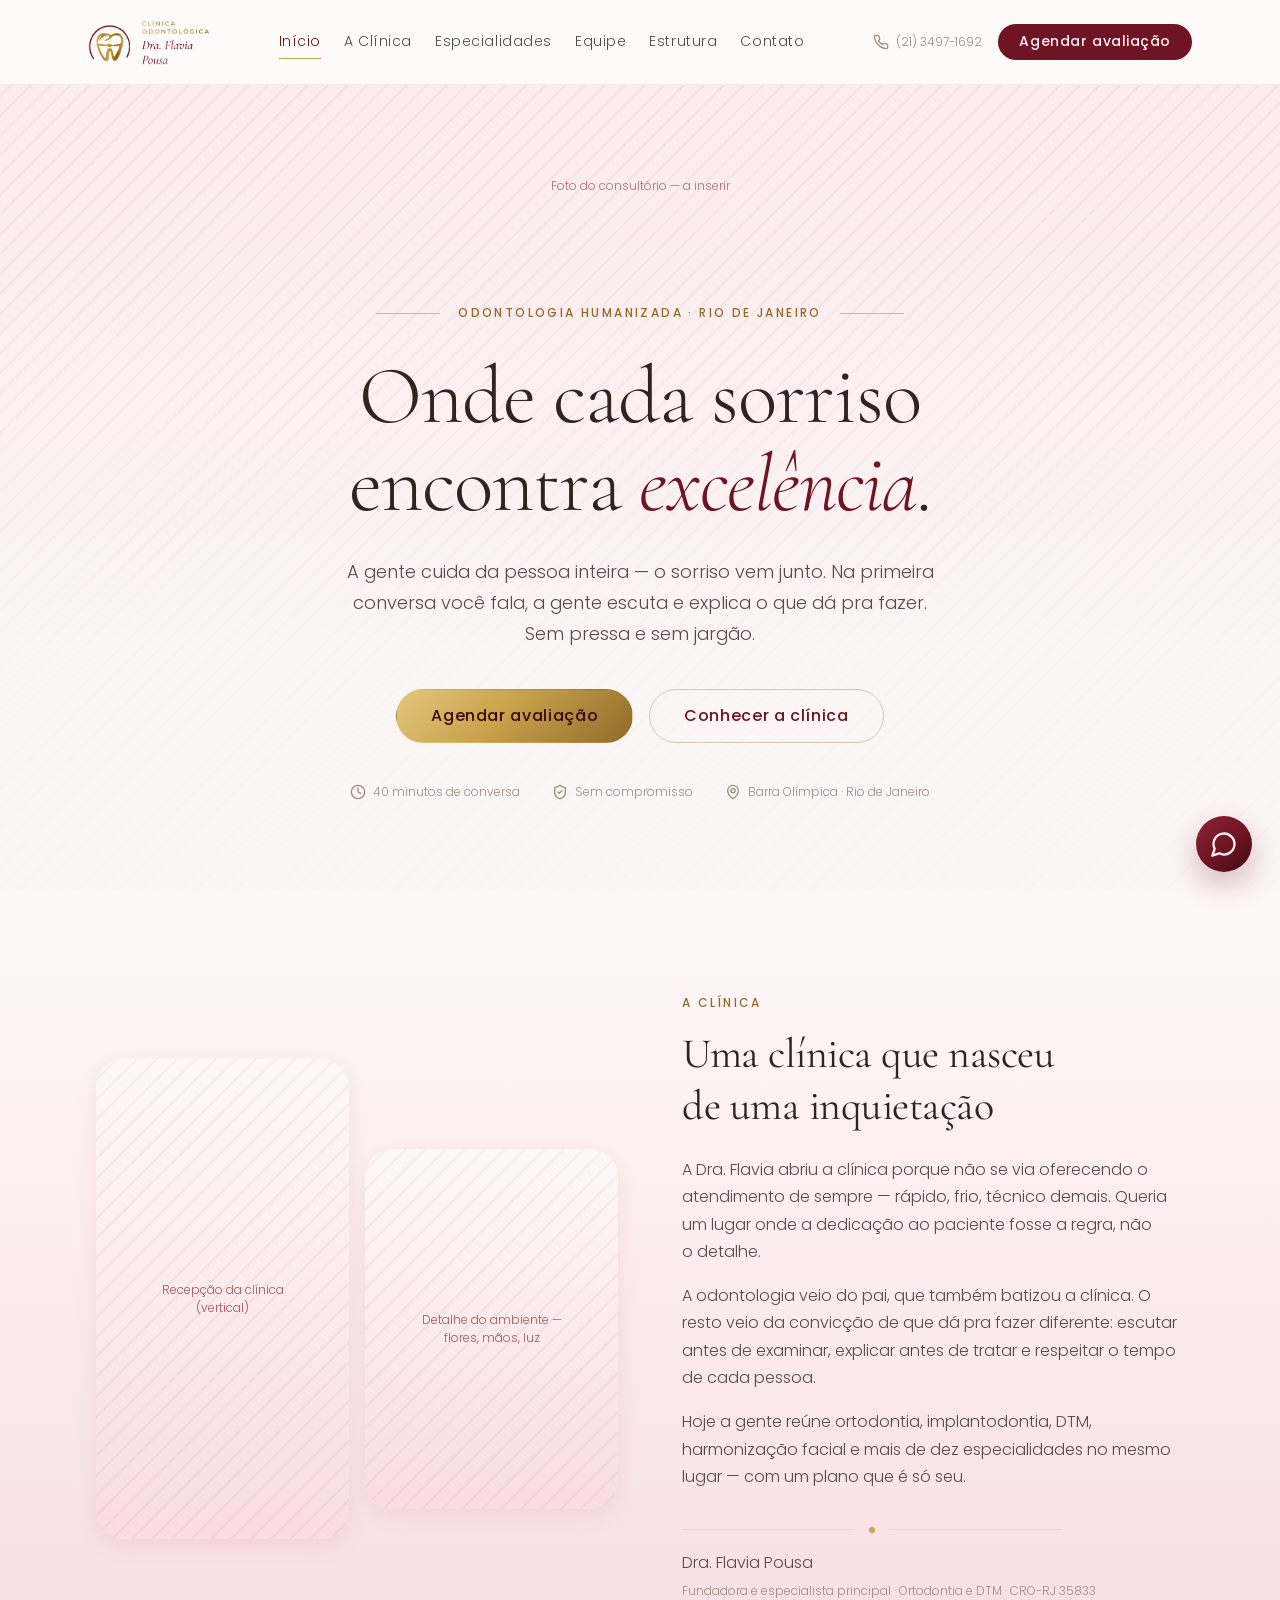
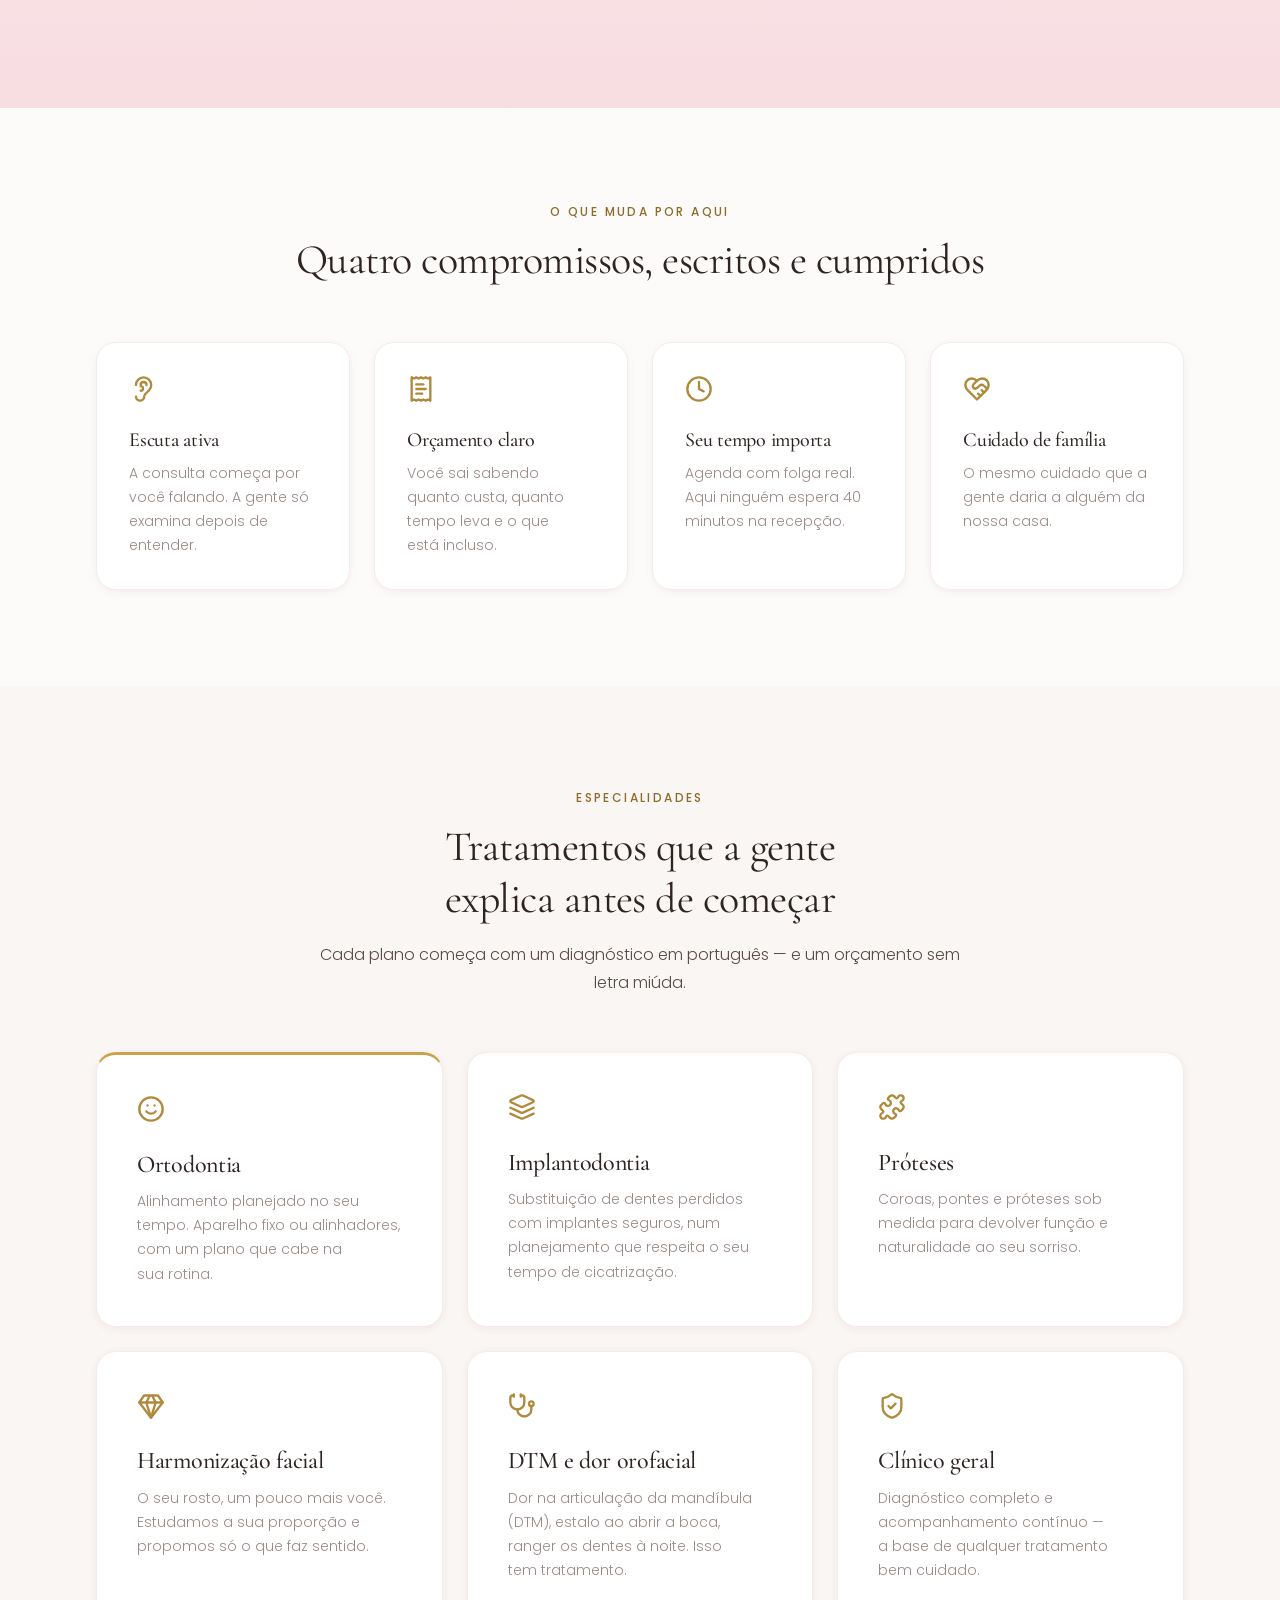
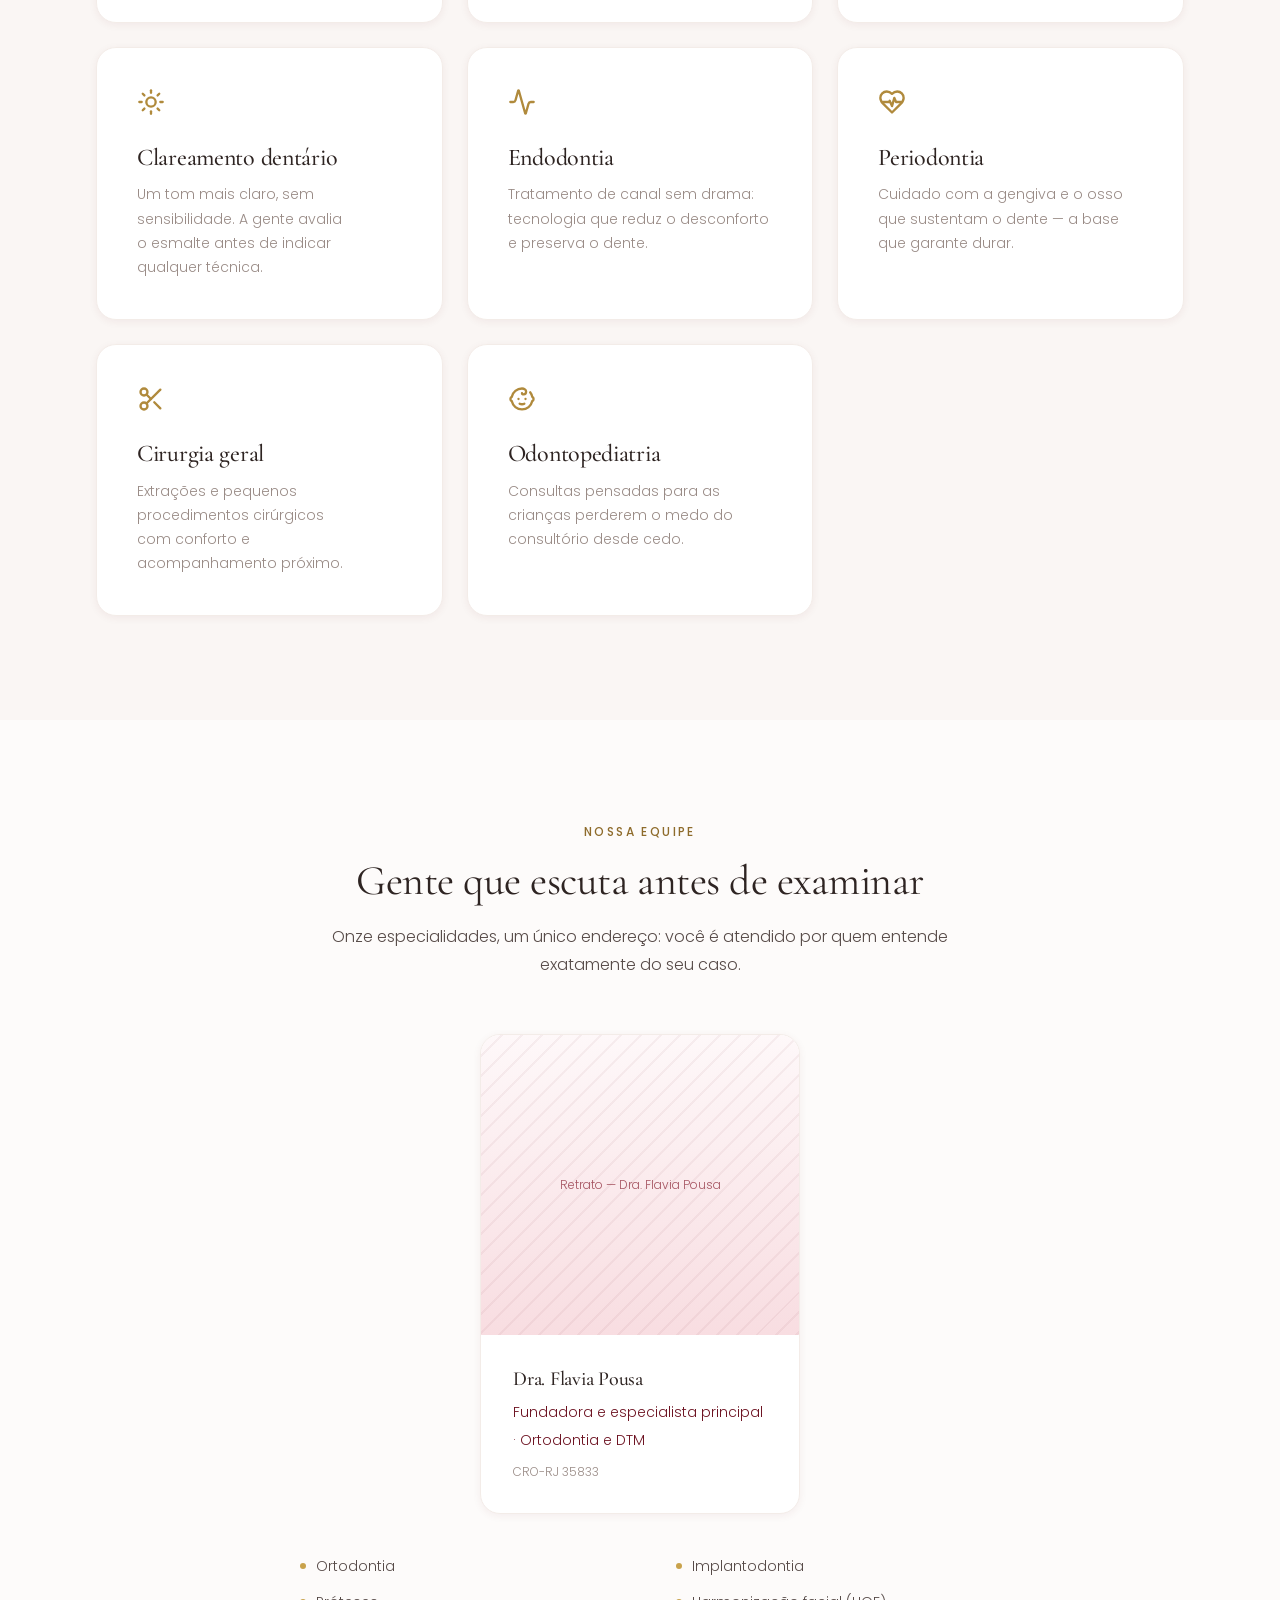
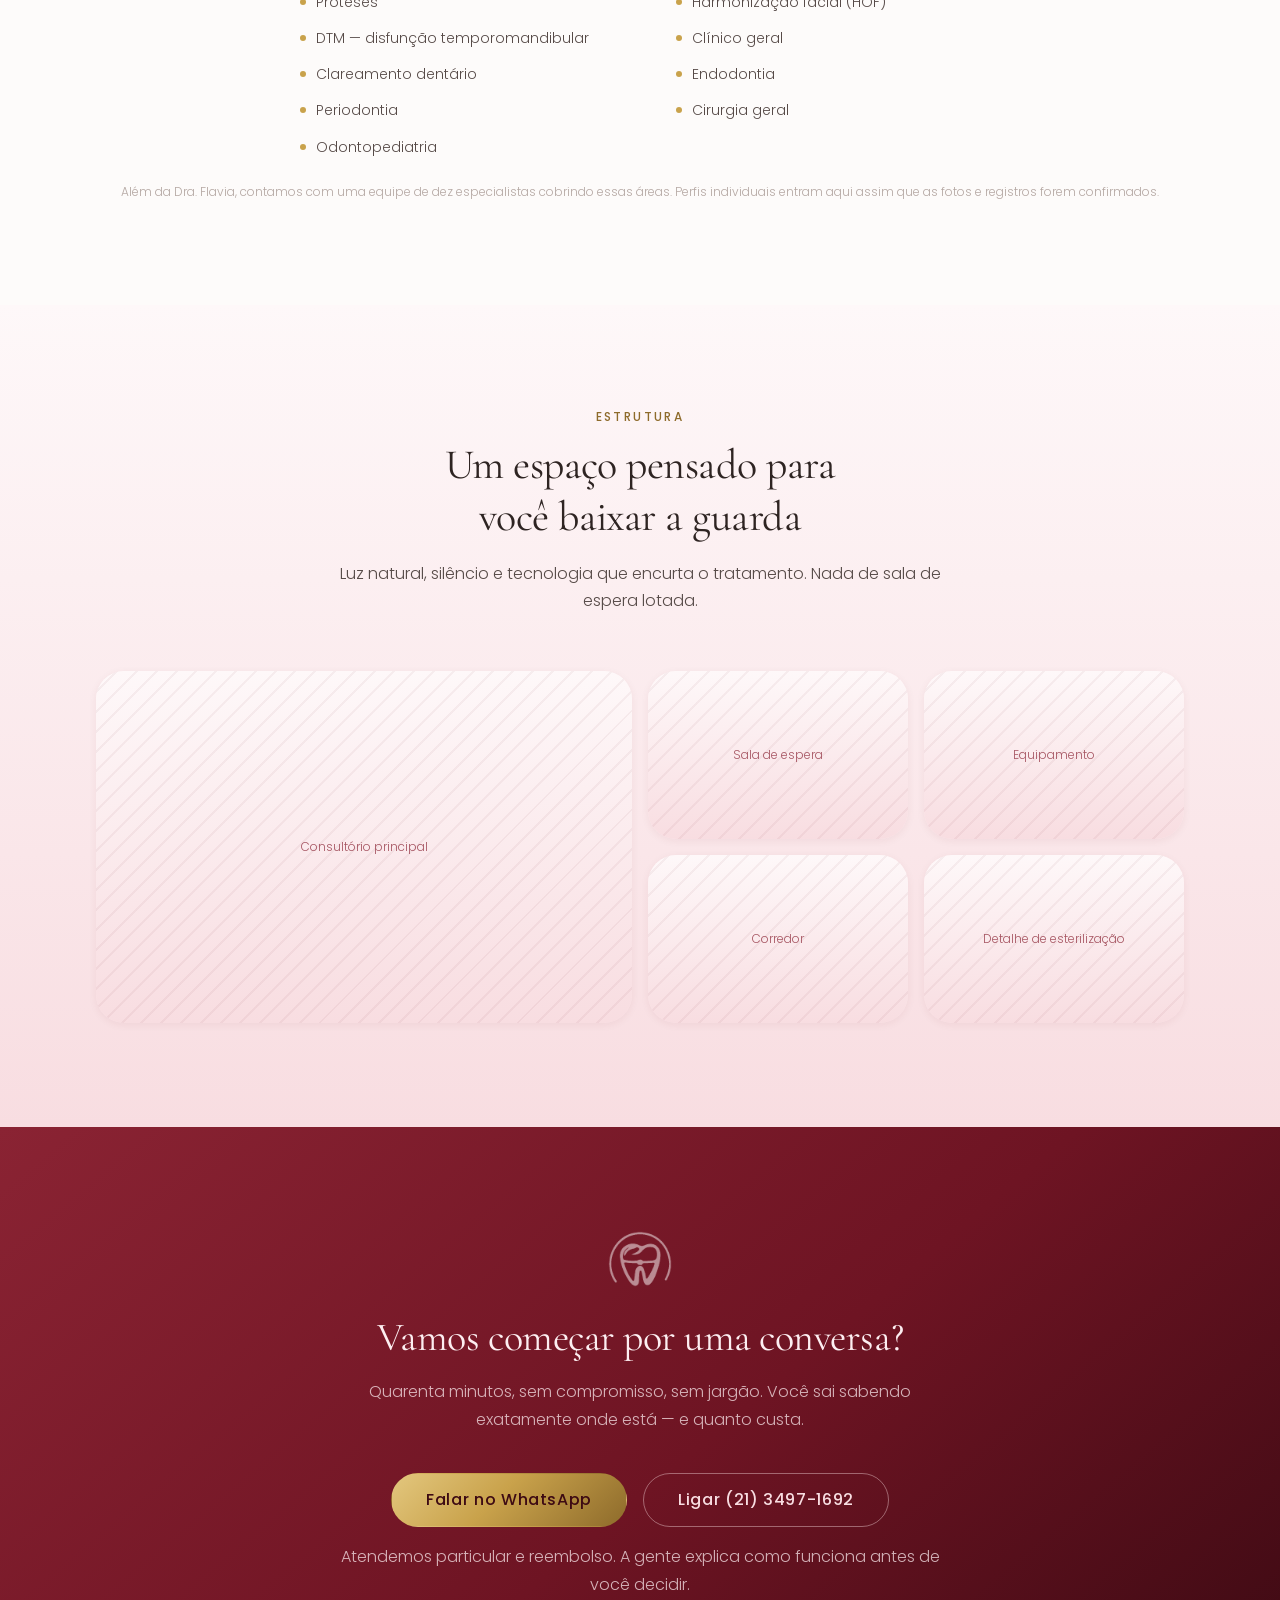
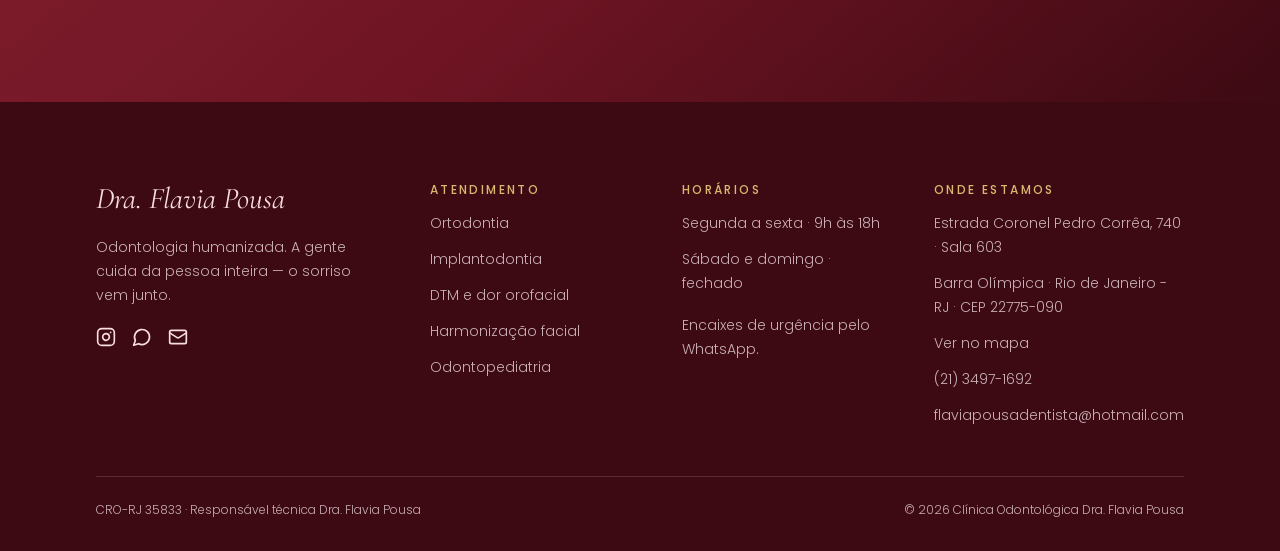
==== index.html @ 1db3f254 "Reconstrói o site como HTML/CSS/JS estático, pronto para deploy O export original (.dc.html) dependi" ====
<!DOCTYPE html>
<html lang="pt-BR">
<head>
<meta charset="UTF-8">
<meta name="viewport" content="width=device-width, initial-scale=1">
<title>Clínica Odontológica Dra. Flavia Pousa | Odontologia humanizada no Rio de Janeiro</title>
<meta name="description" content="Ortodontia, DTM, harmonização facial e mais de dez especialidades odontológicas na Barra Olímpica, Rio de Janeiro. Primeira conversa sem compromisso — a gente escuta e explica o que dá pra fazer.">
<link rel="canonical" href="https://www.draflaviapousa.com.br/">

<meta property="og:type" content="website">
<meta property="og:site_name" content="Clínica Odontológica Dra. Flavia Pousa">
<meta property="og:title" content="Clínica Odontológica Dra. Flavia Pousa">
<meta property="og:description" content="Odontologia humanizada na Barra Olímpica, Rio de Janeiro. Ortodontia, DTM, harmonização facial e cuidado odontológico completo.">
<meta property="og:image" content="https://www.draflaviapousa.com.br/assets/logo-horizontal.png">
<meta property="og:locale" content="pt_BR">
<meta name="twitter:card" content="summary">

<link rel="icon" type="image/png" href="assets/logo-symbol.png">
<link rel="apple-touch-icon" href="assets/logo-symbol.png">

<link rel="preconnect" href="https://fonts.googleapis.com">
<link rel="preconnect" href="https://fonts.gstatic.com" crossorigin>
<link rel="stylesheet" href="css/tokens.css">
<link rel="stylesheet" href="css/styles.css">

<script type="application/ld+json">
{
  "@context": "https://schema.org",
  "@type": "Dentist",
  "name": "Clínica Odontológica Dra. Flavia Pousa",
  "image": "https://www.draflaviapousa.com.br/assets/logo-horizontal.png",
  "telephone": "+552134971692",
  "email": "flaviapousadentista@hotmail.com",
  "address": {
    "@type": "PostalAddress",
    "streetAddress": "Estrada Coronel Pedro Corrêa, 740 - Sala 603, Barra Olímpica",
    "addressLocality": "Rio de Janeiro",
    "addressRegion": "RJ",
    "postalCode": "22775-090",
    "addressCountry": "BR"
  },
  "openingHoursSpecification": {
    "@type": "OpeningHoursSpecification",
    "dayOfWeek": ["Monday","Tuesday","Wednesday","Thursday","Friday"],
    "opens": "09:00",
    "closes": "18:00"
  },
  "sameAs": ["https://instagram.com/draflaviapousa"]
}
</script>
</head>
<body>

<!-- Sprite de ícones (Lucide, ISC License) — inline para funcionar em qualquer navegador sem requisição extra -->
<svg xmlns="http://www.w3.org/2000/svg" style="display:none">
<symbol id="icon-activity" viewBox="0 0 24 24" fill="none" stroke="currentColor" stroke-width="2" stroke-linecap="round" stroke-linejoin="round"><path d="M22 12h-2.48a2 2 0 0 0-1.93 1.46l-2.35 8.36a.25.25 0 0 1-.48 0L9.24 2.18a.25.25 0 0 0-.48 0l-2.35 8.36A2 2 0 0 1 4.49 12H2" /></symbol>
<symbol id="icon-baby" viewBox="0 0 24 24" fill="none" stroke="currentColor" stroke-width="2" stroke-linecap="round" stroke-linejoin="round"><path d="M9 12h.01" /><path d="M15 12h.01" /><path d="M10 16c.5.3 1.2.5 2 .5s1.5-.2 2-.5" /><path d="M19 6.3a9 9 0 0 1 1.8 3.9 2 2 0 0 1 0 3.6 9 9 0 0 1-17.6 0 2 2 0 0 1 0-3.6A9 9 0 0 1 12 3c2 0 3.5 1.1 3.5 2.5s-.9 2.5-2 2.5c-.8 0-1.5-.4-1.5-1" /></symbol>
<symbol id="icon-clock" viewBox="0 0 24 24" fill="none" stroke="currentColor" stroke-width="2" stroke-linecap="round" stroke-linejoin="round"><circle cx="12" cy="12" r="10" /><polyline points="12 6 12 12 16 14" /></symbol>
<symbol id="icon-ear" viewBox="0 0 24 24" fill="none" stroke="currentColor" stroke-width="2" stroke-linecap="round" stroke-linejoin="round"><path d="M6 8.5a6.5 6.5 0 1 1 13 0c0 6-6 6-6 10a3.5 3.5 0 1 1-7 0" /><path d="M15 8.5a2.5 2.5 0 0 0-5 0v1a2 2 0 1 1 0 4" /></symbol>
<symbol id="icon-gem" viewBox="0 0 24 24" fill="none" stroke="currentColor" stroke-width="2" stroke-linecap="round" stroke-linejoin="round"><path d="M6 3h12l4 6-10 13L2 9Z" /><path d="M11 3 8 9l4 13 4-13-3-6" /><path d="M2 9h20" /></symbol>
<symbol id="icon-heart-handshake" viewBox="0 0 24 24" fill="none" stroke="currentColor" stroke-width="2" stroke-linecap="round" stroke-linejoin="round"><path d="M19 14c1.49-1.46 3-3.21 3-5.5A5.5 5.5 0 0 0 16.5 3c-1.76 0-3 .5-4.5 2-1.5-1.5-2.74-2-4.5-2A5.5 5.5 0 0 0 2 8.5c0 2.3 1.5 4.05 3 5.5l7 7Z" /><path d="M12 5 9.04 7.96a2.17 2.17 0 0 0 0 3.08c.82.82 2.13.85 3 .07l2.07-1.9a2.82 2.82 0 0 1 3.79 0l2.96 2.66" /><path d="m18 15-2-2" /><path d="m15 18-2-2" /></symbol>
<symbol id="icon-heart-pulse" viewBox="0 0 24 24" fill="none" stroke="currentColor" stroke-width="2" stroke-linecap="round" stroke-linejoin="round"><path d="M19 14c1.49-1.46 3-3.21 3-5.5A5.5 5.5 0 0 0 16.5 3c-1.76 0-3 .5-4.5 2-1.5-1.5-2.74-2-4.5-2A5.5 5.5 0 0 0 2 8.5c0 2.3 1.5 4.05 3 5.5l7 7Z" /><path d="M3.22 12H9.5l.5-1 2 4.5 2-7 1.5 3.5h5.27" /></symbol>
<symbol id="icon-instagram" viewBox="0 0 24 24" fill="none" stroke="currentColor" stroke-width="2" stroke-linecap="round" stroke-linejoin="round"><rect width="20" height="20" x="2" y="2" rx="5" ry="5" /><path d="M16 11.37A4 4 0 1 1 12.63 8 4 4 0 0 1 16 11.37z" /><line x1="17.5" x2="17.51" y1="6.5" y2="6.5" /></symbol>
<symbol id="icon-layers" viewBox="0 0 24 24" fill="none" stroke="currentColor" stroke-width="2" stroke-linecap="round" stroke-linejoin="round"><path d="m12.83 2.18a2 2 0 0 0-1.66 0L2.6 6.08a1 1 0 0 0 0 1.83l8.58 3.91a2 2 0 0 0 1.66 0l8.58-3.9a1 1 0 0 0 0-1.83Z" /><path d="m22 17.65-9.17 4.16a2 2 0 0 1-1.66 0L2 17.65" /><path d="m22 12.65-9.17 4.16a2 2 0 0 1-1.66 0L2 12.65" /></symbol>
<symbol id="icon-mail" viewBox="0 0 24 24" fill="none" stroke="currentColor" stroke-width="2" stroke-linecap="round" stroke-linejoin="round"><rect width="20" height="16" x="2" y="4" rx="2" /><path d="m22 7-8.97 5.7a1.94 1.94 0 0 1-2.06 0L2 7" /></symbol>
<symbol id="icon-map-pin" viewBox="0 0 24 24" fill="none" stroke="currentColor" stroke-width="2" stroke-linecap="round" stroke-linejoin="round"><path d="M20 10c0 4.993-5.539 10.193-7.399 11.799a1 1 0 0 1-1.202 0C9.539 20.193 4 14.993 4 10a8 8 0 0 1 16 0" /><circle cx="12" cy="10" r="3" /></symbol>
<symbol id="icon-menu" viewBox="0 0 24 24" fill="none" stroke="currentColor" stroke-width="2" stroke-linecap="round" stroke-linejoin="round"><line x1="4" x2="20" y1="12" y2="12" /><line x1="4" x2="20" y1="6" y2="6" /><line x1="4" x2="20" y1="18" y2="18" /></symbol>
<symbol id="icon-message-circle" viewBox="0 0 24 24" fill="none" stroke="currentColor" stroke-width="2" stroke-linecap="round" stroke-linejoin="round"><path d="M7.9 20A9 9 0 1 0 4 16.1L2 22Z" /></symbol>
<symbol id="icon-phone" viewBox="0 0 24 24" fill="none" stroke="currentColor" stroke-width="2" stroke-linecap="round" stroke-linejoin="round"><path d="M22 16.92v3a2 2 0 0 1-2.18 2 19.79 19.79 0 0 1-8.63-3.07 19.5 19.5 0 0 1-6-6 19.79 19.79 0 0 1-3.07-8.67A2 2 0 0 1 4.11 2h3a2 2 0 0 1 2 1.72 12.84 12.84 0 0 0 .7 2.81 2 2 0 0 1-.45 2.11L8.09 9.91a16 16 0 0 0 6 6l1.27-1.27a2 2 0 0 1 2.11-.45 12.84 12.84 0 0 0 2.81.7A2 2 0 0 1 22 16.92z" /></symbol>
<symbol id="icon-puzzle" viewBox="0 0 24 24" fill="none" stroke="currentColor" stroke-width="2" stroke-linecap="round" stroke-linejoin="round"><path d="M19.439 7.85c-.049.322.059.648.289.878l1.568 1.568c.47.47.706 1.087.706 1.704s-.235 1.233-.706 1.704l-1.611 1.611a.98.98 0 0 1-.837.276c-.47-.07-.802-.48-.968-.925a2.501 2.501 0 1 0-3.214 3.214c.446.166.855.497.925.968a.979.979 0 0 1-.276.837l-1.61 1.61a2.404 2.404 0 0 1-1.705.707 2.402 2.402 0 0 1-1.704-.706l-1.568-1.568a1.026 1.026 0 0 0-.877-.29c-.493.074-.84.504-1.02.968a2.5 2.5 0 1 1-3.237-3.237c.464-.18.894-.527.967-1.02a1.026 1.026 0 0 0-.289-.877l-1.568-1.568A2.402 2.402 0 0 1 1.998 12c0-.617.236-1.234.706-1.704L4.23 8.77c.24-.24.581-.353.917-.303.515.077.877.528 1.073 1.01a2.5 2.5 0 1 0 3.259-3.259c-.482-.196-.933-.558-1.01-1.073-.05-.336.062-.676.303-.917l1.525-1.525A2.402 2.402 0 0 1 12 1.998c.617 0 1.234.236 1.704.706l1.568 1.568c.23.23.556.338.877.29.493-.074.84-.504 1.02-.968a2.5 2.5 0 1 1 3.237 3.237c-.464.18-.894.527-.967 1.02Z" /></symbol>
<symbol id="icon-receipt-text" viewBox="0 0 24 24" fill="none" stroke="currentColor" stroke-width="2" stroke-linecap="round" stroke-linejoin="round"><path d="M4 2v20l2-1 2 1 2-1 2 1 2-1 2 1 2-1 2 1V2l-2 1-2-1-2 1-2-1-2 1-2-1-2 1Z" /><path d="M14 8H8" /><path d="M16 12H8" /><path d="M13 16H8" /></symbol>
<symbol id="icon-scissors" viewBox="0 0 24 24" fill="none" stroke="currentColor" stroke-width="2" stroke-linecap="round" stroke-linejoin="round"><circle cx="6" cy="6" r="3" /><path d="M8.12 8.12 12 12" /><path d="M20 4 8.12 15.88" /><circle cx="6" cy="18" r="3" /><path d="M14.8 14.8 20 20" /></symbol>
<symbol id="icon-shield-check" viewBox="0 0 24 24" fill="none" stroke="currentColor" stroke-width="2" stroke-linecap="round" stroke-linejoin="round"><path d="M20 13c0 5-3.5 7.5-7.66 8.95a1 1 0 0 1-.67-.01C7.5 20.5 4 18 4 13V6a1 1 0 0 1 1-1c2 0 4.5-1.2 6.24-2.72a1.17 1.17 0 0 1 1.52 0C14.51 3.81 17 5 19 5a1 1 0 0 1 1 1z" /><path d="m9 12 2 2 4-4" /></symbol>
<symbol id="icon-smile" viewBox="0 0 24 24" fill="none" stroke="currentColor" stroke-width="2" stroke-linecap="round" stroke-linejoin="round"><circle cx="12" cy="12" r="10" /><path d="M8 14s1.5 2 4 2 4-2 4-2" /><line x1="9" x2="9.01" y1="9" y2="9" /><line x1="15" x2="15.01" y1="9" y2="9" /></symbol>
<symbol id="icon-stethoscope" viewBox="0 0 24 24" fill="none" stroke="currentColor" stroke-width="2" stroke-linecap="round" stroke-linejoin="round"><path d="M11 2v2" /><path d="M5 2v2" /><path d="M5 3H4a2 2 0 0 0-2 2v4a6 6 0 0 0 12 0V5a2 2 0 0 0-2-2h-1" /><path d="M8 15a6 6 0 0 0 12 0v-3" /><circle cx="20" cy="10" r="2" /></symbol>
<symbol id="icon-sun" viewBox="0 0 24 24" fill="none" stroke="currentColor" stroke-width="2" stroke-linecap="round" stroke-linejoin="round"><circle cx="12" cy="12" r="4" /><path d="M12 2v2" /><path d="M12 20v2" /><path d="m4.93 4.93 1.41 1.41" /><path d="m17.66 17.66 1.41 1.41" /><path d="M2 12h2" /><path d="M20 12h2" /><path d="m6.34 17.66-1.41 1.41" /><path d="m19.07 4.93-1.41 1.41" /></symbol>
</svg>

<header class="site-header">
  <div class="container">
    <a href="#inicio" class="brand-link">
      <img src="assets/logo-horizontal.png" alt="Clínica Odontológica Dra. Flavia Pousa" width="220" height="46">
    </a>
    <nav class="nav-desktop" aria-label="Navegação principal">
      <a href="#inicio" data-navlink="inicio">Início</a>
      <a href="#clinica" data-navlink="clinica">A Clínica</a>
      <a href="#especialidades" data-navlink="especialidades">Especialidades</a>
      <a href="#equipe" data-navlink="equipe">Equipe</a>
      <a href="#estrutura" data-navlink="estrutura">Estrutura</a>
      <a href="#contato" data-navlink="contato">Contato</a>
    </nav>
    <div class="header-actions">
      <a href="tel:+552134971692" class="header-phone">
        <svg class="icon icon-16" aria-hidden="true"><use href="#icon-phone"></use></svg>
        (21) 3497-1692
      </a>
      <a href="#agendar" class="btn btn-primary btn-sm">Agendar avaliação</a>
      <button type="button" class="nav-toggle" data-nav-toggle aria-label="Abrir menu" aria-expanded="false">
        <svg class="icon icon-20" aria-hidden="true"><use href="#icon-menu"></use></svg>
      </button>
    </div>
  </div>
  <div class="nav-mobile" data-nav-mobile>
    <div class="nav-mobile-links">
      <a href="#inicio">Início</a>
      <a href="#clinica">A Clínica</a>
      <a href="#especialidades">Especialidades</a>
      <a href="#equipe">Equipe</a>
      <a href="#estrutura">Estrutura</a>
      <a href="#contato">Contato</a>
      <div style="margin-top:20px">
        <a href="#agendar" class="btn btn-primary btn-md btn-full">Agendar avaliação</a>
      </div>
    </div>
  </div>
</header>

<section id="inicio" class="hero">
  <div class="hero-media">
    <div class="img-slot" data-label="hero-consultorio">
      <span>Foto do consultório — a inserir</span>
    </div>
  </div>
  <div class="hero-veil"></div>
  <div class="hero-content">
    <div class="eyebrow-row">
      <span class="eyebrow-rule"></span>
      <span class="eyebrow">Odontologia humanizada · Rio de Janeiro</span>
      <span class="eyebrow-rule"></span>
    </div>
    <h1 class="hero-title">Onde cada sorriso encontra <em>excelência</em>.</h1>
    <p class="hero-lede">A gente cuida da pessoa inteira — o sorriso vem junto. Na primeira conversa você fala, a gente escuta e explica o que dá pra fazer. Sem pressa e sem jargão.</p>
    <div class="hero-actions">
      <a href="#agendar" class="btn btn-gold btn-lg">Agendar avaliação</a>
      <a href="#clinica" class="btn btn-outline btn-lg">Conhecer a clínica</a>
    </div>
    <div class="hero-meta">
      <span><svg class="icon icon-16" aria-hidden="true"><use href="#icon-clock"></use></svg> 40 minutos de conversa</span>
      <span><svg class="icon icon-16" aria-hidden="true"><use href="#icon-shield-check"></use></svg> Sem compromisso</span>
      <span><svg class="icon icon-16" aria-hidden="true"><use href="#icon-map-pin"></use></svg> Barra Olímpica · Rio de Janeiro</span>
    </div>
  </div>
</section>

<section id="clinica" class="section section-blush">
  <div class="container" data-reveal>
    <div data-split>
      <div class="clinica-media">
        <div class="img-frame tall">
          <div class="img-slot" data-label="clinica-recepcao"><span>Recepção da clínica (vertical)</span></div>
        </div>
        <div class="img-frame short">
          <div class="img-slot" data-label="clinica-detalhe"><span>Detalhe do ambiente — flores, mãos, luz</span></div>
        </div>
      </div>
      <div class="clinica-copy">
        <span class="eyebrow">A clínica</span>
        <h2>Uma clínica que nasceu de uma inquietação</h2>
        <p>A Dra. Flavia abriu a clínica porque não se via oferecendo o atendimento de sempre — rápido, frio, técnico demais. Queria um lugar onde a dedicação ao paciente fosse a regra, não o detalhe.</p>
        <p>A odontologia veio do pai, que também batizou a clínica. O resto veio da convicção de que dá pra fazer diferente: escutar antes de examinar, explicar antes de tratar e respeitar o tempo de cada pessoa.</p>
        <p>Hoje a gente reúne ortodontia, implantodontia, DTM, harmonização facial e mais de dez especialidades no mesmo lugar — com um plano que é só seu.</p>
        <div class="signature-rule">
          <span class="line"></span><span class="dot"></span><span class="line"></span>
        </div>
        <p class="signature">Dra. Flavia Pousa</p>
        <span class="signature-role">Fundadora e especialista principal · Ortodontia e DTM · CRO-RJ 35833</span>
      </div>
    </div>
  </div>
</section>

<section class="section-sm section-page">
  <div class="container" data-reveal>
    <div class="section-header">
      <span class="eyebrow">O que muda por aqui</span>
      <h2>Quatro compromissos, escritos e cumpridos</h2>
    </div>
    <div data-cards4>
      <div class="card card-plain card-pad-md card-elevation-sm feature-card">
        <svg class="icon icon-28" aria-hidden="true"><use href="#icon-ear"></use></svg>
        <h3>Escuta ativa</h3>
        <p>A consulta começa por você falando. A gente só examina depois de entender.</p>
      </div>
      <div class="card card-plain card-pad-md card-elevation-sm feature-card">
        <svg class="icon icon-28" aria-hidden="true"><use href="#icon-receipt-text"></use></svg>
        <h3>Orçamento claro</h3>
        <p>Você sai sabendo quanto custa, quanto tempo leva e o que está incluso.</p>
      </div>
      <div class="card card-plain card-pad-md card-elevation-sm feature-card">
        <svg class="icon icon-28" aria-hidden="true"><use href="#icon-clock"></use></svg>
        <h3>Seu tempo importa</h3>
        <p>Agenda com folga real. Aqui ninguém espera 40 minutos na recepção.</p>
      </div>
      <div class="card card-plain card-pad-md card-elevation-sm feature-card">
        <svg class="icon icon-28" aria-hidden="true"><use href="#icon-heart-handshake"></use></svg>
        <h3>Cuidado de família</h3>
        <p>O mesmo cuidado que a gente daria a alguém da nossa casa.</p>
      </div>
    </div>
  </div>
</section>

<section id="especialidades" class="section section-sand">
  <div class="container" data-reveal>
    <div class="section-header">
      <span class="eyebrow">Especialidades</span>
      <h2>Tratamentos que a gente explica antes de começar</h2>
      <p>Cada plano começa com um diagnóstico em português — e um orçamento sem letra miúda.</p>
    </div>
    <div data-specialties>
      <div class="card card-plain card-pad-lg card-elevation-sm card-gold-edge specialty-card">
        <svg class="icon icon-28" aria-hidden="true"><use href="#icon-smile"></use></svg>
        <h3>Ortodontia</h3>
        <p>Alinhamento planejado no seu tempo. Aparelho fixo ou alinhadores, com um plano que cabe na sua rotina.</p>
      </div>
      <div class="card card-plain card-pad-lg card-elevation-sm specialty-card">
        <svg class="icon icon-28" aria-hidden="true"><use href="#icon-layers"></use></svg>
        <h3>Implantodontia</h3>
        <p>Substituição de dentes perdidos com implantes seguros, num planejamento que respeita o seu tempo de cicatrização.</p>
      </div>
      <div class="card card-plain card-pad-lg card-elevation-sm specialty-card">
        <svg class="icon icon-28" aria-hidden="true"><use href="#icon-puzzle"></use></svg>
        <h3>Próteses</h3>
        <p>Coroas, pontes e próteses sob medida para devolver função e naturalidade ao seu sorriso.</p>
      </div>
      <div class="card card-plain card-pad-lg card-elevation-sm specialty-card">
        <svg class="icon icon-28" aria-hidden="true"><use href="#icon-gem"></use></svg>
        <h3>Harmonização facial</h3>
        <p>O seu rosto, um pouco mais você. Estudamos a sua proporção e propomos só o que faz sentido.</p>
      </div>
      <div class="card card-plain card-pad-lg card-elevation-sm specialty-card">
        <svg class="icon icon-28" aria-hidden="true"><use href="#icon-stethoscope"></use></svg>
        <h3>DTM e dor orofacial</h3>
        <p>Dor na articulação da mandíbula (DTM), estalo ao abrir a boca, ranger os dentes à noite. Isso tem tratamento.</p>
      </div>
      <div class="card card-plain card-pad-lg card-elevation-sm specialty-card">
        <svg class="icon icon-28" aria-hidden="true"><use href="#icon-shield-check"></use></svg>
        <h3>Clínico geral</h3>
        <p>Diagnóstico completo e acompanhamento contínuo — a base de qualquer tratamento bem cuidado.</p>
      </div>
      <div class="card card-plain card-pad-lg card-elevation-sm specialty-card">
        <svg class="icon icon-28" aria-hidden="true"><use href="#icon-sun"></use></svg>
        <h3>Clareamento dentário</h3>
        <p>Um tom mais claro, sem sensibilidade. A gente avalia o esmalte antes de indicar qualquer técnica.</p>
      </div>
      <div class="card card-plain card-pad-lg card-elevation-sm specialty-card">
        <svg class="icon icon-28" aria-hidden="true"><use href="#icon-activity"></use></svg>
        <h3>Endodontia</h3>
        <p>Tratamento de canal sem drama: tecnologia que reduz o desconforto e preserva o dente.</p>
      </div>
      <div class="card card-plain card-pad-lg card-elevation-sm specialty-card">
        <svg class="icon icon-28" aria-hidden="true"><use href="#icon-heart-pulse"></use></svg>
        <h3>Periodontia</h3>
        <p>Cuidado com a gengiva e o osso que sustentam o dente — a base que garante durar.</p>
      </div>
      <div class="card card-plain card-pad-lg card-elevation-sm specialty-card">
        <svg class="icon icon-28" aria-hidden="true"><use href="#icon-scissors"></use></svg>
        <h3>Cirurgia geral</h3>
        <p>Extrações e pequenos procedimentos cirúrgicos com conforto e acompanhamento próximo.</p>
      </div>
      <div class="card card-plain card-pad-lg card-elevation-sm specialty-card">
        <svg class="icon icon-28" aria-hidden="true"><use href="#icon-baby"></use></svg>
        <h3>Odontopediatria</h3>
        <p>Consultas pensadas para as crianças perderem o medo do consultório desde cedo.</p>
      </div>
    </div>
  </div>
</section>

<section id="equipe" class="section section-page">
  <div class="container" data-reveal>
    <div class="section-header">
      <span class="eyebrow">Nossa equipe</span>
      <h2>Gente que escuta antes de examinar</h2>
      <p>Onze especialidades, um único endereço: você é atendido por quem entende exatamente do seu caso.</p>
    </div>
    <div style="max-width:320px;margin:0 auto">
      <div class="card card-plain card-pad-none card-elevation-sm team-card">
        <div class="img-slot" data-label="equipe-flavia"><span>Retrato — Dra. Flavia Pousa</span></div>
        <div class="team-card-body">
          <h3>Dra. Flavia Pousa</h3>
          <span class="team-role">Fundadora e especialista principal · Ortodontia e DTM</span>
          <p class="team-cro">CRO-RJ 35833</p>
        </div>
      </div>
    </div>
    <ul class="specialty-list">
      <li>Ortodontia</li>
      <li>Implantodontia</li>
      <li>Próteses</li>
      <li>Harmonização facial (HOF)</li>
      <li>DTM — disfunção temporomandibular</li>
      <li>Clínico geral</li>
      <li>Clareamento dentário</li>
      <li>Endodontia</li>
      <li>Periodontia</li>
      <li>Cirurgia geral</li>
      <li>Odontopediatria</li>
    </ul>
    <p class="team-note">Além da Dra. Flavia, contamos com uma equipe de dez especialistas cobrindo essas áreas. Perfis individuais entram aqui assim que as fotos e registros forem confirmados.</p>
  </div>
</section>

<section id="estrutura" class="section section-blush">
  <div class="container" data-reveal>
    <div class="section-header">
      <span class="eyebrow">Estrutura</span>
      <h2>Um espaço pensado para você baixar a guarda</h2>
      <p>Luz natural, silêncio e tecnologia que encurta o tratamento. Nada de sala de espera lotada.</p>
    </div>
    <div data-gallery>
      <div class="img-frame" data-gallery-hero>
        <div class="img-slot" data-label="estrutura-1"><span>Consultório principal</span></div>
      </div>
      <div class="img-frame">
        <div class="img-slot" data-label="estrutura-2"><span>Sala de espera</span></div>
      </div>
      <div class="img-frame">
        <div class="img-slot" data-label="estrutura-3"><span>Equipamento</span></div>
      </div>
      <div class="img-frame">
        <div class="img-slot" data-label="estrutura-4"><span>Corredor</span></div>
      </div>
      <div class="img-frame">
        <div class="img-slot" data-label="estrutura-5"><span>Detalhe de esterilização</span></div>
      </div>
    </div>
  </div>
</section>

<section id="agendar" class="section section-wine">
  <div class="cta-section" data-reveal>
    <img src="assets/logo-symbol-mono.png" alt="" width="56" height="56">
    <h2>Vamos começar por uma conversa?</h2>
    <p>Quarenta minutos, sem compromisso, sem jargão. Você sai sabendo exatamente onde está — e quanto custa.</p>
    <div class="cta-actions">
      <a href="https://wa.me/5521979668927?text=Ol%C3%A1!%20Gostaria%20de%20agendar%20uma%20avalia%C3%A7%C3%A3o%20na%20cl%C3%ADnica." target="_blank" rel="noopener" class="btn btn-gold btn-lg">Falar no WhatsApp</a>
      <a href="tel:+552134971692" class="btn btn-ghost-on-wine btn-lg">Ligar (21) 3497-1692</a>
    </div>
    <p class="cta-fine">Atendemos particular e reembolso. A gente explica como funciona antes de você decidir.</p>
  </div>
</section>

<footer id="contato" class="site-footer">
  <div class="container">
    <div data-footer-grid>
      <div class="footer-brand">
        <span class="footer-signature">Dra. Flavia Pousa</span>
        <p>Odontologia humanizada. A gente cuida da pessoa inteira — o sorriso vem junto.</p>
        <div class="footer-social">
          <a href="https://instagram.com/draflaviapousa" target="_blank" rel="noopener" aria-label="Instagram">
            <svg class="icon icon-20" aria-hidden="true"><use href="#icon-instagram"></use></svg>
          </a>
          <a href="https://wa.me/5521979668927" target="_blank" rel="noopener" aria-label="WhatsApp">
            <svg class="icon icon-20" aria-hidden="true"><use href="#icon-message-circle"></use></svg>
          </a>
          <a href="mailto:flaviapousadentista@hotmail.com" aria-label="E-mail">
            <svg class="icon icon-20" aria-hidden="true"><use href="#icon-mail"></use></svg>
          </a>
        </div>
      </div>
      <div class="footer-col">
        <div class="footer-col-title">Atendimento</div>
        <a href="#especialidades">Ortodontia</a>
        <a href="#especialidades">Implantodontia</a>
        <a href="#especialidades">DTM e dor orofacial</a>
        <a href="#especialidades">Harmonização facial</a>
        <a href="#especialidades">Odontopediatria</a>
      </div>
      <div class="footer-col">
        <div class="footer-col-title">Horários</div>
        <span>Segunda a sexta · 9h às 18h</span>
        <span>Sábado e domingo · fechado</span>
        <span class="footer-hours-note">Encaixes de urgência pelo WhatsApp.</span>
      </div>
      <div class="footer-col">
        <div class="footer-col-title">Onde estamos</div>
        <span>Estrada Coronel Pedro Corrêa, 740 · Sala 603</span>
        <span>Barra Olímpica · Rio de Janeiro - RJ · CEP 22775-090</span>
        <a href="https://www.google.com/maps/search/?api=1&query=Estrada+Coronel+Pedro+Corr%C3%AAa%2C+740+Sala+603+Barra+Olimpica+Rio+de+Janeiro" target="_blank" rel="noopener">Ver no mapa</a>
        <a href="tel:+552134971692">(21) 3497-1692</a>
        <a href="mailto:flaviapousadentista@hotmail.com">flaviapousadentista@hotmail.com</a>
      </div>
    </div>
    <div class="footer-bottom">
      <span>CRO-RJ 35833 · Responsável técnica Dra. Flavia Pousa</span>
      <span>© <span data-year>2026</span> Clínica Odontológica Dra. Flavia Pousa</span>
    </div>
  </div>
</footer>

<a href="https://wa.me/5521979668927?text=Ol%C3%A1!%20Gostaria%20de%20agendar%20uma%20avalia%C3%A7%C3%A3o%20na%20cl%C3%ADnica." target="_blank" rel="noopener" aria-label="Falar no WhatsApp" class="wa-float">
  <svg class="icon icon-28" aria-hidden="true"><use href="#icon-message-circle"></use></svg>
</a>

<script src="js/main.js"></script>
</body>
</html>
---- css/tokens.css ----
/* ==========================================================================
   Design tokens — Clínica Odontológica Dra. Flavia Pousa
   Paleta "Clássica refinada": rosa #F8DDE1 · vinho #6E1423 · dourado #C9A24B
   ========================================================================== */

@import url("https://fonts.googleapis.com/css2?family=Cormorant+Garamond:ital,wght@0,300;0,400;0,500;0,600;0,700;1,300;1,400;1,500;1,600&family=Poppins:ital,wght@0,300;0,400;0,500;0,600;1,300;1,400&display=swap");

:root{
  /* Cor — rosa */
  --blush-50:#FEF8F9; --blush-100:#FDEEF1; --blush-200:#F8DDE1; --blush-300:#F0C6CD; --blush-400:#E3A6B1;

  /* Cor — vinho */
  --wine-900:#3D0A13; --wine-800:#56101B; --wine-700:#6E1423; --wine-600:#8A2333; --wine-500:#A63C4B; --wine-300:#C9808B; --wine-100:#EDD3D7;

  /* Cor — dourado */
  --gold-700:#8E6B2B; --gold-600:#B08A3C; --gold-500:#C9A24B; --gold-400:#D8B96F; --gold-300:#E3C77E; --gold-100:#F3E6C8;

  /* Cor — neutros quentes */
  --ivory:#FDFBFA;
  --sand-50:#FAF6F4; --sand-100:#F3ECE8; --sand-200:#E7DDD8; --sand-300:#D3C6BF;
  --stone-400:#B4A7A2; --stone-500:#9A8C87; --stone-600:#7A6C68; --stone-700:#574B48;
  --ink:#2E2422;
  --sage-500:#7C8B6C; --sage-100:#E7EADF;
  --white:#FFFFFF;

  /* Gradientes */
  --gradient-gold:linear-gradient(135deg,#E3C77E 0%,#C9A24B 45%,#8E6B2B 100%);
  --gradient-gold-soft:linear-gradient(135deg,#F3E6C8 0%,#D8B96F 100%);
  --gradient-wine:linear-gradient(140deg,#8A2333 0%,#6E1423 55%,#3D0A13 100%);
  --gradient-blush:linear-gradient(180deg,#FEF8F9 0%,#F8DDE1 100%);
  --gradient-veil:linear-gradient(180deg,rgba(253,251,250,0) 0%,rgba(253,251,250,.92) 70%,#FDFBFA 100%);

  /* Texto */
  --text-strong:var(--ink);
  --text-body:var(--stone-700);
  --text-muted:var(--stone-500);
  --text-faint:var(--stone-400);
  --text-accent:var(--wine-700);
  --text-gold:var(--gold-700);
  --text-on-wine:var(--blush-100);
  --text-on-wine-muted:rgba(253,238,241,.72);
  --text-on-blush:var(--wine-700);

  /* Superfícies */
  --surface-page:var(--ivory);
  --surface-card:var(--white);
  --surface-soft:var(--blush-50);
  --surface-blush:var(--blush-200);
  --surface-sand:var(--sand-50);
  --surface-wine:var(--wine-700);
  --surface-wine-deep:var(--wine-900);
  --surface-overlay:rgba(46,36,34,.42);

  /* Bordas */
  --border-hairline:var(--sand-100);
  --border-subtle:var(--sand-200);
  --border-strong:var(--sand-300);
  --border-gold:var(--gold-300);
  --border-wine:var(--wine-700);
  --border-blush:var(--blush-300);

  /* Ações e estado */
  --action-primary:var(--wine-700);
  --action-primary-hover:var(--wine-600);
  --action-primary-active:var(--wine-800);
  --action-gold:var(--gold-500);
  --action-gold-hover:var(--gold-600);
  --focus-ring:var(--gold-500);
  --focus-ring-halo:rgba(201,162,75,.30);
  --status-success:var(--sage-500); --status-success-bg:var(--sage-100);
  --status-warning:var(--gold-600); --status-warning-bg:var(--gold-100);
  --status-danger:var(--wine-500); --status-danger-bg:var(--wine-100);
  --status-info:var(--wine-600); --status-info-bg:var(--blush-100);

  /* Tipografia */
  --font-display:"Cormorant Garamond",Georgia,"Times New Roman",serif;
  --font-signature:"Cormorant Garamond",Georgia,serif;
  --font-sans:"Poppins",system-ui,-apple-system,"Segoe UI",sans-serif;
  --font-body:var(--font-sans);

  --text-2xs:11px; --text-xs:12px; --text-sm:14px; --text-base:16px; --text-lg:18px;
  --text-xl:20px; --text-2xl:24px; --text-3xl:30px; --text-4xl:38px; --text-5xl:48px;
  --text-6xl:64px; --text-7xl:82px;

  --weight-light:300; --weight-regular:400; --weight-medium:500; --weight-semibold:600; --weight-bold:700;
  --leading-tight:1.08; --leading-snug:1.24; --leading-normal:1.5; --leading-relaxed:1.72;
  --tracking-eyebrow:.20em; --tracking-caps:.12em; --tracking-wide:.04em; --tracking-normal:0; --tracking-tight:-.012em;

  --type-display:var(--weight-light) var(--text-6xl)/var(--leading-tight) var(--font-display);
  --type-h1:var(--weight-light) var(--text-5xl)/var(--leading-tight) var(--font-display);
  --type-h2:var(--weight-regular) var(--text-4xl)/var(--leading-snug) var(--font-display);
  --type-h3:var(--weight-medium) var(--text-2xl)/var(--leading-snug) var(--font-display);
  --type-signature:italic var(--weight-regular) var(--text-4xl)/1.1 var(--font-signature);
  --type-eyebrow:var(--weight-medium) var(--text-xs)/1.4 var(--font-sans);
  --type-body:var(--weight-light) var(--text-base)/var(--leading-relaxed) var(--font-sans);
  --type-body-sm:var(--weight-light) var(--text-sm)/var(--leading-relaxed) var(--font-sans);
  --type-label:var(--weight-medium) var(--text-sm)/1.4 var(--font-sans);
  --type-caption:var(--weight-light) var(--text-xs)/1.5 var(--font-sans);

  /* Espaço — base 4px */
  --space-0:0; --space-1:4px; --space-2:8px; --space-3:12px; --space-4:16px; --space-5:20px;
  --space-6:24px; --space-7:32px; --space-8:40px; --space-9:48px; --space-10:64px;
  --space-11:80px; --space-12:104px; --space-13:136px;
  --container-max:1200px; --container-narrow:720px; --gutter:24px; --gutter-lg:48px;
  --section-y:var(--space-12); --section-y-sm:var(--space-10);

  /* Raios */
  --radius-xs:6px; --radius-sm:10px; --radius-md:14px; --radius-lg:20px; --radius-xl:28px; --radius-2xl:36px; --radius-pill:999px;
  --radius-card:var(--radius-lg); --radius-control:var(--radius-pill); --radius-field:var(--radius-md); --radius-image:var(--radius-xl);
  --border-width:1px; --border-width-thick:1.5px;

  /* Sombras */
  --shadow-xs:0 1px 2px rgba(110,20,35,.05);
  --shadow-sm:0 2px 8px rgba(110,20,35,.06);
  --shadow-md:0 8px 24px rgba(110,20,35,.07);
  --shadow-lg:0 18px 48px rgba(110,20,35,.09);
  --shadow-xl:0 32px 80px rgba(110,20,35,.12);
  --shadow-gold:0 8px 24px rgba(201,162,75,.22);
  --shadow-inset-hairline:inset 0 0 0 1px var(--sand-100);
  --blur-veil:blur(14px); --blur-scrim:blur(3px);

  /* Movimento */
  --dur-instant:100ms; --dur-fast:160ms; --dur-base:260ms; --dur-slow:420ms; --dur-veil:700ms;
  --ease-soft:cubic-bezier(.22,.61,.36,1); --ease-out:cubic-bezier(.16,1,.3,1); --ease-in-out:cubic-bezier(.65,0,.35,1);
  --transition-control:color var(--dur-fast) var(--ease-soft),background-color var(--dur-fast) var(--ease-soft),border-color var(--dur-fast) var(--ease-soft),box-shadow var(--dur-fast) var(--ease-soft),transform var(--dur-fast) var(--ease-soft);
}

/* Reset + elementos base */
*,*::before,*::after{box-sizing:border-box}
html,body{margin:0}
body{background:var(--surface-page);color:var(--text-body);font:var(--type-body);-webkit-font-smoothing:antialiased;text-rendering:optimizeLegibility}
h1,h2,h3,h4{margin:0;color:var(--text-strong);font-family:var(--font-display);font-weight:var(--weight-light);letter-spacing:var(--tracking-tight);text-wrap:balance}
p{margin:0;text-wrap:pretty}
a{color:var(--text-accent);text-decoration:none;border-bottom:1px solid var(--border-blush);transition:var(--transition-control)}
a:hover{color:var(--wine-600);border-bottom-color:var(--gold-500)}
a:focus-visible,button:focus-visible,input:focus-visible,select:focus-visible,textarea:focus-visible,[tabindex]:focus-visible{outline:2px solid var(--focus-ring);outline-offset:2px;border-radius:var(--radius-xs)}
::selection{background:var(--blush-200);color:var(--wine-700)}
---- css/styles.css ----
/* ==========================================================================
   Estilos — Clínica Odontológica Dra. Flavia Pousa
   ========================================================================== */

html{scroll-behavior:smooth;scroll-padding-top:104px;background:var(--surface-page)}
@media (prefers-reduced-motion:reduce){html{scroll-behavior:auto}}

body{overflow-x:hidden;font:var(--type-body);color:var(--text-body)}

.container{max-width:var(--container-max);margin:0 auto;padding:0 clamp(20px,4vw,48px)}

img{max-width:100%;display:block}

/* ---------- Ícones ---------- */
.icon{display:inline-block;flex-shrink:0}
.icon svg{width:100%;height:100%;display:block}
.icon-16{width:16px;height:16px}
.icon-20{width:20px;height:20px}
.icon-28{width:28px;height:28px}

/* ---------- Botões ---------- */
.btn{display:inline-flex;align-items:center;justify-content:center;gap:8px;border-radius:var(--radius-control);
  font:var(--type-label);letter-spacing:var(--tracking-wide);white-space:nowrap;cursor:pointer;
  transition:var(--transition-control);border:1px solid transparent;border-bottom:1px solid transparent}
.btn:hover{border-bottom:1px solid transparent}
.btn-sm{height:36px;padding:0 20px;font-size:var(--text-sm)}
.btn-md{height:44px;padding:0 26px;font-size:var(--text-sm)}
.btn-lg{height:54px;padding:0 34px;font-size:var(--text-base)}
.btn-full{width:100%}

.btn-primary{background:var(--action-primary);color:var(--text-on-wine)}
.btn-primary:hover{background:var(--action-primary-hover);color:var(--text-on-wine);transform:translateY(-1px);box-shadow:var(--shadow-md)}
.btn-primary:active{background:var(--action-primary-active);transform:translateY(0)}

.btn-gold{background:var(--gradient-gold);color:var(--wine-900)}
.btn-gold:hover{filter:brightness(1.06);color:var(--wine-900);transform:translateY(-1px);box-shadow:var(--shadow-gold)}
.btn-gold:active{transform:translateY(0);filter:brightness(1)}

.btn-outline{background:transparent;color:var(--text-accent);border-color:var(--border-strong)}
.btn-outline:hover{color:var(--wine-600);border-color:var(--wine-700);background:var(--blush-50)}

.btn-ghost-on-wine{background:transparent;color:var(--blush-200);border-color:rgba(248,221,225,.42)}
.btn-ghost-on-wine:hover{color:var(--gold-300);border-color:var(--gold-300)}

/* ---------- Cards ---------- */
.card{background:var(--surface-card);border-radius:var(--radius-card);border:1px solid var(--border-hairline)}
.card-plain{background:var(--surface-card)}
.card-soft{background:var(--surface-soft);border-color:var(--border-hairline)}
.card-pad-md{padding:var(--space-7)}
.card-pad-lg{padding:var(--space-8)}
.card-pad-none{padding:0}
.card-elevation-sm{box-shadow:var(--shadow-sm)}
.card-gold-edge{border-top:3px solid var(--gold-500)}

/* ---------- Placeholders de imagem ---------- */
.img-slot{position:relative;width:100%;height:100%;min-height:100%;background:var(--gradient-blush);
  display:flex;align-items:center;justify-content:center;text-align:center;overflow:hidden}
.img-slot::before{content:"";position:absolute;inset:0;
  background-image:repeating-linear-gradient(135deg,rgba(110,20,35,.05) 0 2px,transparent 2px 14px)}
.img-slot span{position:relative;font:var(--type-caption);color:var(--wine-600);opacity:.75;padding:0 16px;max-width:80%}
.img-slot img{position:absolute;inset:0;width:100%;height:100%;object-fit:cover;display:none}
.img-slot.has-photo img{display:block}
.img-slot.has-photo::before,.img-slot.has-photo span{display:none}

/* ---------- Header ---------- */
.site-header{position:sticky;top:0;z-index:40;background:rgba(253,251,250,.90);
  backdrop-filter:var(--blur-veil);-webkit-backdrop-filter:var(--blur-veil);border-bottom:1px solid var(--border-hairline)}
.site-header .container{height:clamp(64px,8vw,84px);display:flex;align-items:center;justify-content:space-between;gap:24px}
.brand-link{display:flex;align-items:center;border-bottom:0}
.brand-link img{height:clamp(34px,4.4vw,46px);width:auto}

.nav-desktop{display:flex;align-items:center;gap:clamp(12px,1.8vw,28px)}
.nav-desktop a{font:var(--type-body-sm);letter-spacing:var(--tracking-wide);color:var(--text-body);
  padding:4px 0;border-bottom:1px solid transparent;white-space:nowrap}
.nav-desktop a:hover,.nav-desktop a.active{color:var(--text-accent);border-bottom-color:var(--gold-500)}

.header-actions{display:flex;align-items:center;gap:16px}
.header-phone{display:inline-flex;align-items:center;gap:7px;font:var(--type-caption);color:var(--text-muted);border-bottom:0;white-space:nowrap}

.nav-toggle{display:none;align-items:center;justify-content:center;width:44px;height:44px;border-radius:var(--radius-control);
  border:1px solid var(--border-subtle);background:var(--white);color:var(--wine-700);cursor:pointer}

.nav-mobile{display:none;border-top:1px solid var(--border-hairline);background:var(--ivory);padding:16px clamp(20px,4vw,48px) 24px}
.nav-mobile[data-open]{display:block}
.nav-mobile-links{display:flex;flex-direction:column;gap:2px}
.nav-mobile-links a{font:var(--type-body);color:var(--text-body);padding:12px 0;border-bottom:1px solid var(--border-hairline)}

@media (max-width:1220px){.header-phone{display:none}}
@media (max-width:1080px){
  .nav-desktop{display:none}
  .nav-toggle{display:inline-flex}
}

/* ---------- Hero ---------- */
.hero{position:relative;min-height:clamp(560px,86vh,860px);display:flex;align-items:flex-end;justify-content:center;
  overflow:hidden;background:var(--gradient-blush)}
.hero-media{position:absolute;left:0;right:0;top:-75%;bottom:0}
.hero-veil{position:absolute;inset:0;background:var(--gradient-veil);pointer-events:none;opacity:.84}
.hero-content{position:relative;width:100%;max-width:940px;margin:0 auto;
  padding:clamp(140px,20vw,220px) clamp(20px,4vw,48px) clamp(48px,7vw,96px);text-align:center}
.eyebrow-row{display:flex;align-items:center;justify-content:center;gap:18px;margin-bottom:clamp(20px,3vw,30px)}
.eyebrow-rule{display:block;width:clamp(28px,6vw,64px);height:1px;background:var(--gold-500);opacity:.7}
.eyebrow{font:var(--type-eyebrow);letter-spacing:var(--tracking-eyebrow);text-transform:uppercase;color:var(--gold-700)}
.hero-title{font:var(--type-display);font-size:clamp(40px,7.4vw,82px);letter-spacing:var(--tracking-tight);color:var(--text-strong)}
.hero-title em{font-style:italic;color:var(--wine-700)}
.hero-lede{font:var(--type-body);font-size:clamp(16px,1.4vw,19px);color:var(--text-body);max-width:600px;margin:clamp(20px,3vw,28px) auto 0}
.hero-actions{display:flex;flex-wrap:wrap;gap:16px;justify-content:center;margin-top:clamp(28px,4vw,40px)}
.hero-meta{display:flex;flex-wrap:wrap;gap:clamp(16px,3vw,32px);justify-content:center;margin-top:clamp(28px,4vw,40px);
  font:var(--type-caption);color:var(--text-muted)}
.hero-meta span{display:inline-flex;align-items:center;gap:7px}

/* ---------- Seções genéricas ---------- */
.section{padding:clamp(64px,9vw,104px) clamp(20px,4vw,48px)}
.section-sm{padding:clamp(56px,8vw,96px) clamp(20px,4vw,48px)}
.section-blush{background:var(--gradient-blush)}
.section-page{background:var(--surface-page)}
.section-sand{background:var(--surface-sand)}
.section-wine{background:var(--gradient-wine)}
.section-header{text-align:center;max-width:700px;margin:0 auto clamp(36px,5vw,56px)}
.section-header .eyebrow{display:block}
.section-header h2{font:var(--type-h2);font-size:clamp(30px,3.6vw,42px);color:var(--text-strong);margin-top:14px}
.section-header p{font:var(--type-body);color:var(--text-body);margin-top:16px}

/* ---------- A clínica (split) ---------- */
[data-split]{display:grid;gap:clamp(32px,5vw,80px);align-items:center;grid-template-columns:1.02fr .98fr}
.clinica-media{display:grid;grid-template-columns:1fr 1fr;gap:16px;align-items:start}
.clinica-media .img-frame{border-radius:var(--radius-image);overflow:hidden;box-shadow:var(--shadow-md)}
.clinica-media .img-frame.tall{height:clamp(300px,42vw,480px)}
.clinica-media .img-frame.short{height:clamp(220px,32vw,360px);margin-top:clamp(40px,7vw,90px)}
.clinica-copy .eyebrow{display:block}
.clinica-copy h2{font:var(--type-h2);font-size:clamp(30px,3.6vw,42px);color:var(--text-strong);margin:16px 0 0}
.clinica-copy p{font:var(--type-body);color:var(--text-body);max-width:520px;margin:16px 0 0}
.clinica-copy p:first-of-type{margin-top:24px}
.signature-rule{display:flex;align-items:center;gap:14px;max-width:380px;margin:clamp(28px,4vw,36px) 0 0}
.signature-rule span.line{flex:1;height:1px;background:var(--border-subtle)}
.signature-rule span.dot{width:6px;height:6px;border-radius:999px;background:var(--gold-500)}
.signature{font:var(--type-signature);font-size:clamp(26px,3vw,34px);color:var(--wine-700);margin-top:18px}
.signature-role{font:var(--type-caption);color:var(--text-muted)}

/* ---------- Grids de cards ---------- */
[data-cards4]{display:grid;gap:24px;grid-template-columns:repeat(4,1fr)}
[data-cards3]{display:grid;gap:24px;grid-template-columns:repeat(3,1fr)}
[data-specialties]{display:grid;gap:24px;grid-template-columns:repeat(3,1fr)}

.feature-card .icon{color:var(--gold-600);margin-bottom:16px}
.feature-card h3{font:var(--type-h3);font-size:var(--text-xl);margin-bottom:8px}
.feature-card p{font:var(--type-body-sm);color:var(--text-muted)}

.specialty-card .icon{color:var(--gold-600);margin-bottom:18px}
.specialty-card h3{font:var(--type-h3);margin-bottom:10px}
.specialty-card p{font:var(--type-body-sm);color:var(--text-muted)}

/* ---------- Equipe ---------- */
.team-card{overflow:hidden}
.team-card .img-slot{height:clamp(240px,26vw,300px)}
.team-card-body{padding:var(--space-7)}
.team-card-body h3{font:var(--type-h3);font-size:var(--text-xl);margin-bottom:6px}
.team-role{font:var(--type-body-sm);color:var(--text-accent)}
.team-cro{font:var(--type-caption);color:var(--text-muted);margin-top:10px}

.team-note{font:var(--type-caption);color:var(--text-faint);text-align:center;margin-top:24px}

.specialty-list{display:grid;gap:12px 32px;grid-template-columns:repeat(2,1fr);max-width:760px;margin:clamp(28px,4vw,40px) auto 0;
  text-align:left}
.specialty-list li{display:flex;align-items:baseline;gap:10px;font:var(--type-body-sm);color:var(--text-body)}
.specialty-list li::before{content:"";width:6px;height:6px;border-radius:999px;background:var(--gold-500);flex-shrink:0;
  transform:translateY(-2px)}

/* ---------- Galeria / estrutura ---------- */
[data-gallery]{display:grid;gap:16px;grid-template-columns:repeat(4,1fr);grid-auto-rows:clamp(120px,14vw,168px)}
[data-gallery] .img-frame{border-radius:var(--radius-image);overflow:hidden;box-shadow:var(--shadow-sm)}
@media (min-width:1081px){[data-gallery-hero]{grid-column:span 2;grid-row:span 2}}

/* ---------- CTA final ---------- */
.cta-section{text-align:center;max-width:640px;margin:0 auto}
.cta-section img{height:56px;width:auto;margin:0 auto;opacity:.5;filter:brightness(0) invert(1)}
.cta-section h2{font:var(--type-h2);font-size:clamp(28px,3.4vw,40px);color:var(--blush-100);margin-top:26px}
.cta-section p{font:var(--type-body);color:var(--text-on-wine-muted);margin-top:16px}
.cta-actions{display:flex;flex-wrap:wrap;gap:16px;justify-content:center;margin-top:clamp(28px,4vw,40px)}
.cta-fine{font:var(--type-caption);color:var(--text-on-wine-muted);margin-top:24px}

/* ---------- Rodapé ---------- */
.site-footer{background:var(--surface-wine-deep);padding:clamp(56px,7vw,80px) clamp(20px,4vw,48px) 32px}
[data-footer-grid]{display:grid;gap:clamp(32px,4vw,48px);grid-template-columns:1.4fr 1fr 1fr 1fr;align-items:start}
.footer-brand{display:flex;flex-direction:column;gap:20px}
.footer-signature{font:var(--type-signature);font-size:var(--text-3xl);color:var(--blush-200)}
.footer-brand p{font:var(--type-body-sm);color:var(--text-on-wine-muted);max-width:300px}
.footer-social{display:flex;gap:16px;color:var(--blush-200)}
.footer-social a{display:inline-flex;color:var(--blush-200);border-bottom:0}
.footer-social a:hover{color:var(--gold-400)}
.footer-col{display:flex;flex-direction:column;gap:12px}
.footer-col-title{font:var(--type-eyebrow);letter-spacing:var(--tracking-eyebrow);text-transform:uppercase;color:var(--gold-400)}
.footer-col a,.footer-col span{font:var(--type-body-sm);color:var(--text-on-wine-muted);border-bottom:0}
.footer-col a:hover{color:var(--blush-200)}
.footer-hours-note{font:var(--type-caption);color:var(--gold-300);margin-top:6px}
.footer-bottom{margin-top:clamp(36px,5vw,48px);padding-top:24px;border-top:1px solid rgba(248,221,225,.16);
  display:flex;flex-wrap:wrap;gap:12px;justify-content:space-between;align-items:center}
.footer-bottom span{font:var(--type-caption);color:var(--text-on-wine-muted)}

/* ---------- WhatsApp flutuante ---------- */
.wa-float{position:fixed;right:clamp(16px,3vw,28px);bottom:clamp(16px,3vw,28px);z-index:50;width:56px;height:56px;
  border-radius:999px;background:var(--gradient-wine);color:var(--blush-100);display:flex;align-items:center;justify-content:center;
  box-shadow:0 12px 30px rgba(110,20,35,.28);border-bottom:0}
.wa-float:hover{color:var(--gold-300)}

/* ---------- Animação de entrada ---------- */
@keyframes om-rise{from{opacity:0;transform:translateY(14px)}to{opacity:1;transform:none}}
[data-reveal]{opacity:0}
[data-reveal].is-visible{animation:om-rise 620ms cubic-bezier(.22,.61,.36,1) both}
@media (prefers-reduced-motion:reduce){[data-reveal]{opacity:1;animation:none}}

/* ---------- Responsivo ---------- */
@media (max-width:1040px){
  [data-cards4],[data-specialties]{grid-template-columns:repeat(2,1fr)}
}
@media (max-width:1080px){
  [data-split]{grid-template-columns:1fr}
  [data-gallery]{grid-template-columns:repeat(2,1fr)}
  [data-footer-grid]{grid-template-columns:1fr 1fr}
}
@media (max-width:620px){
  [data-cards4],[data-cards3],[data-specialties],[data-footer-grid]{grid-template-columns:1fr}
  .specialty-list{grid-template-columns:1fr}
}
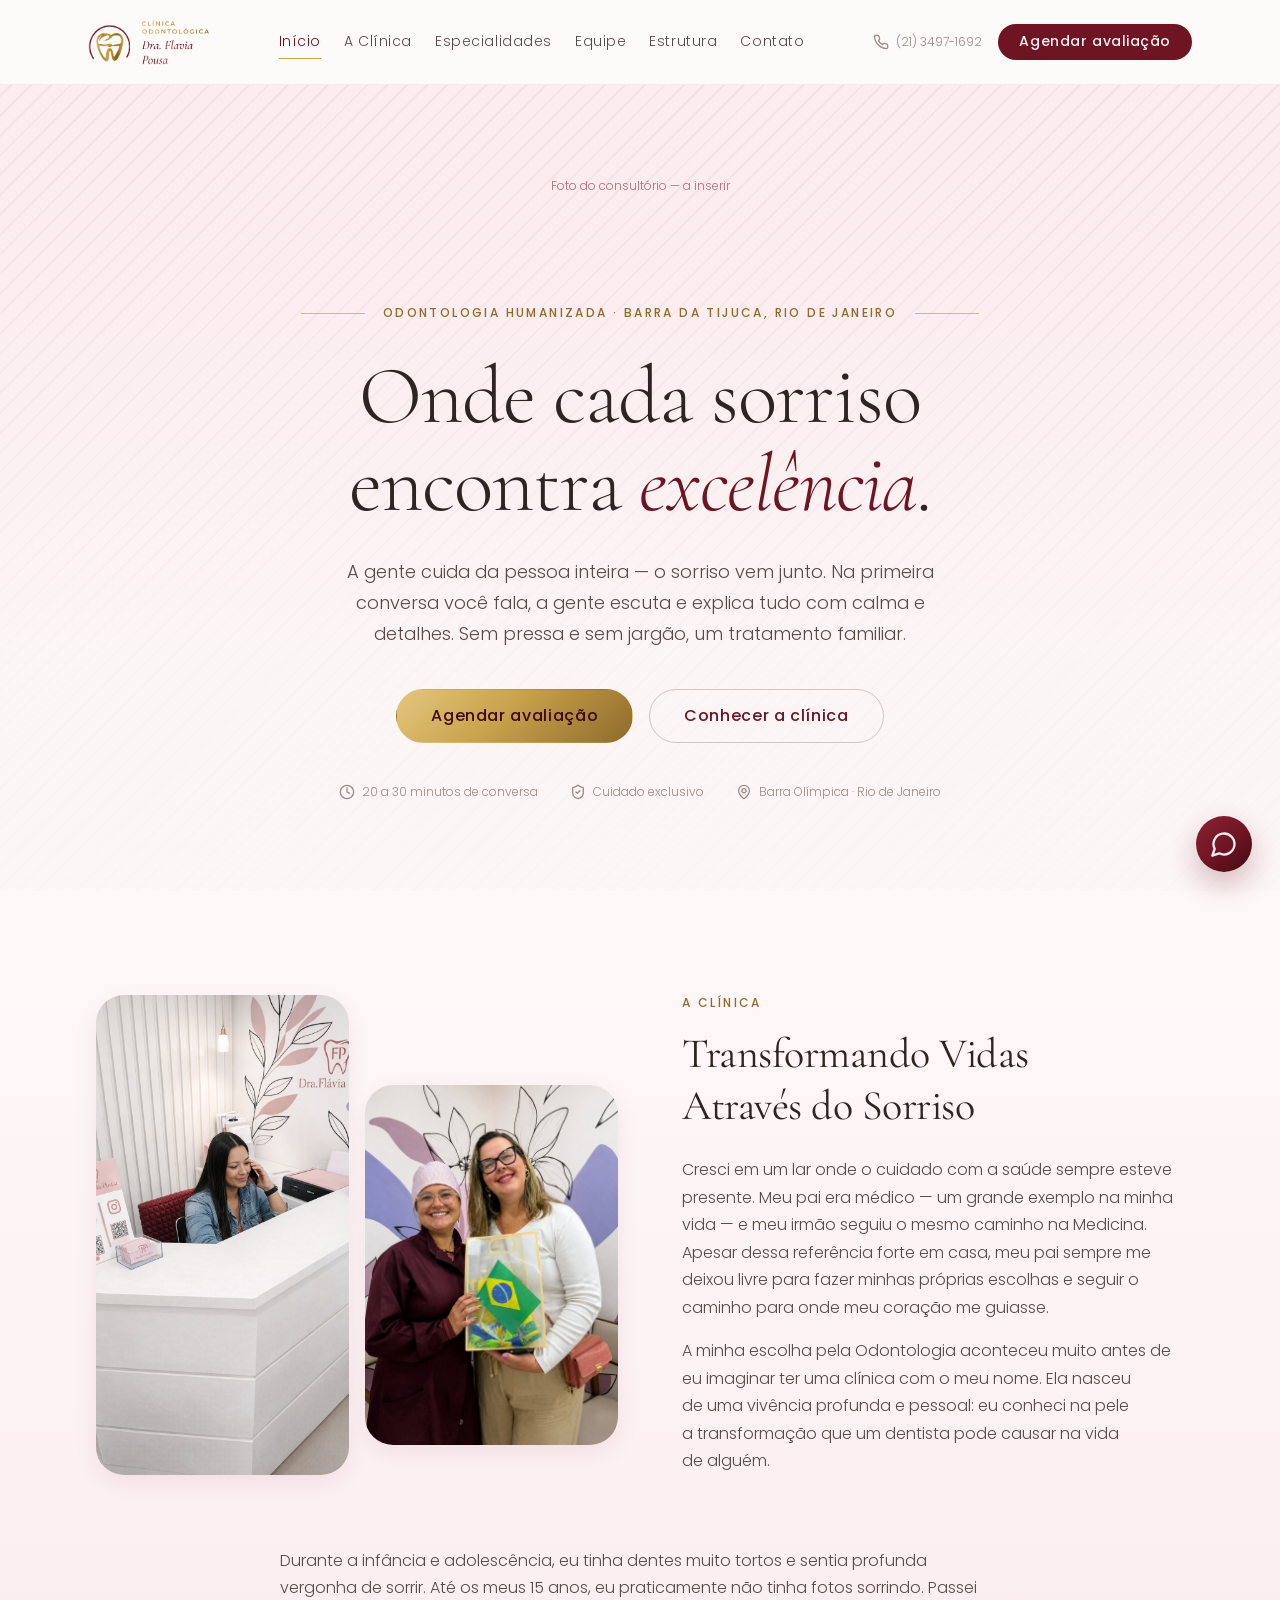
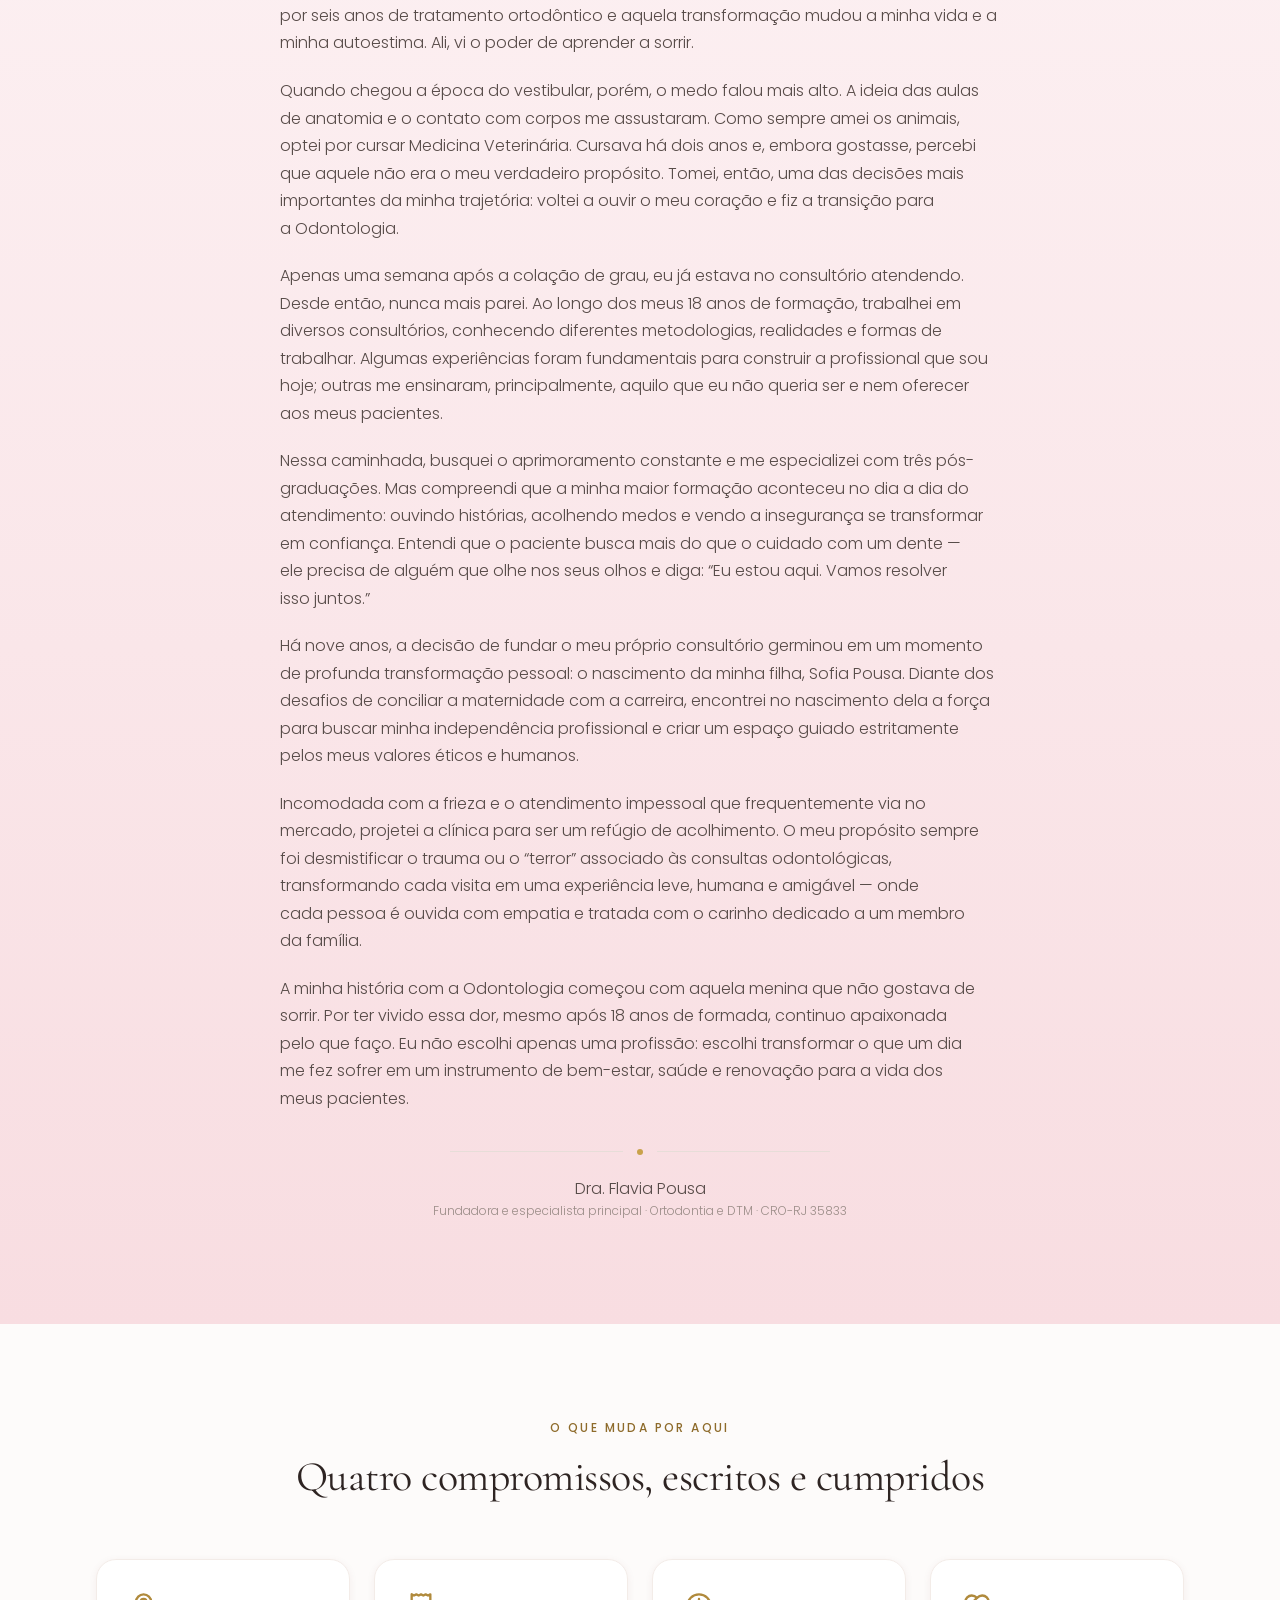
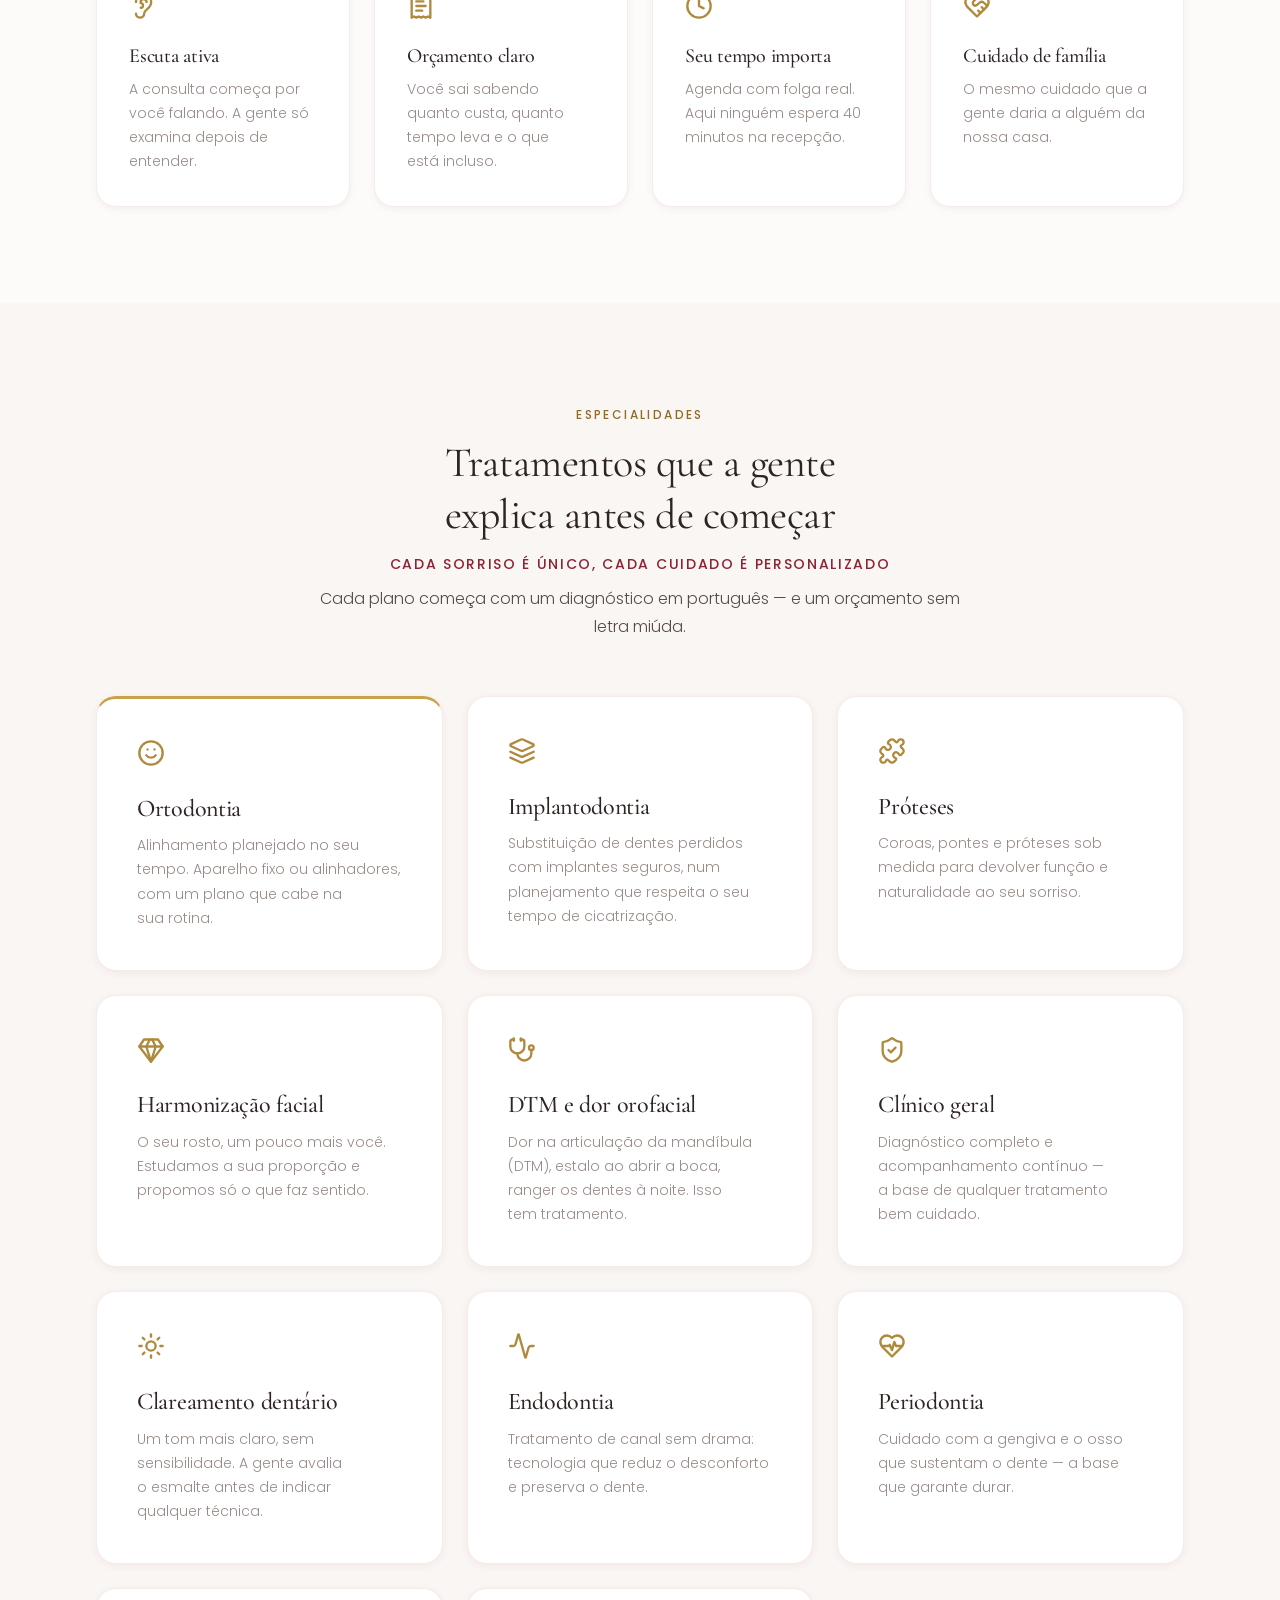
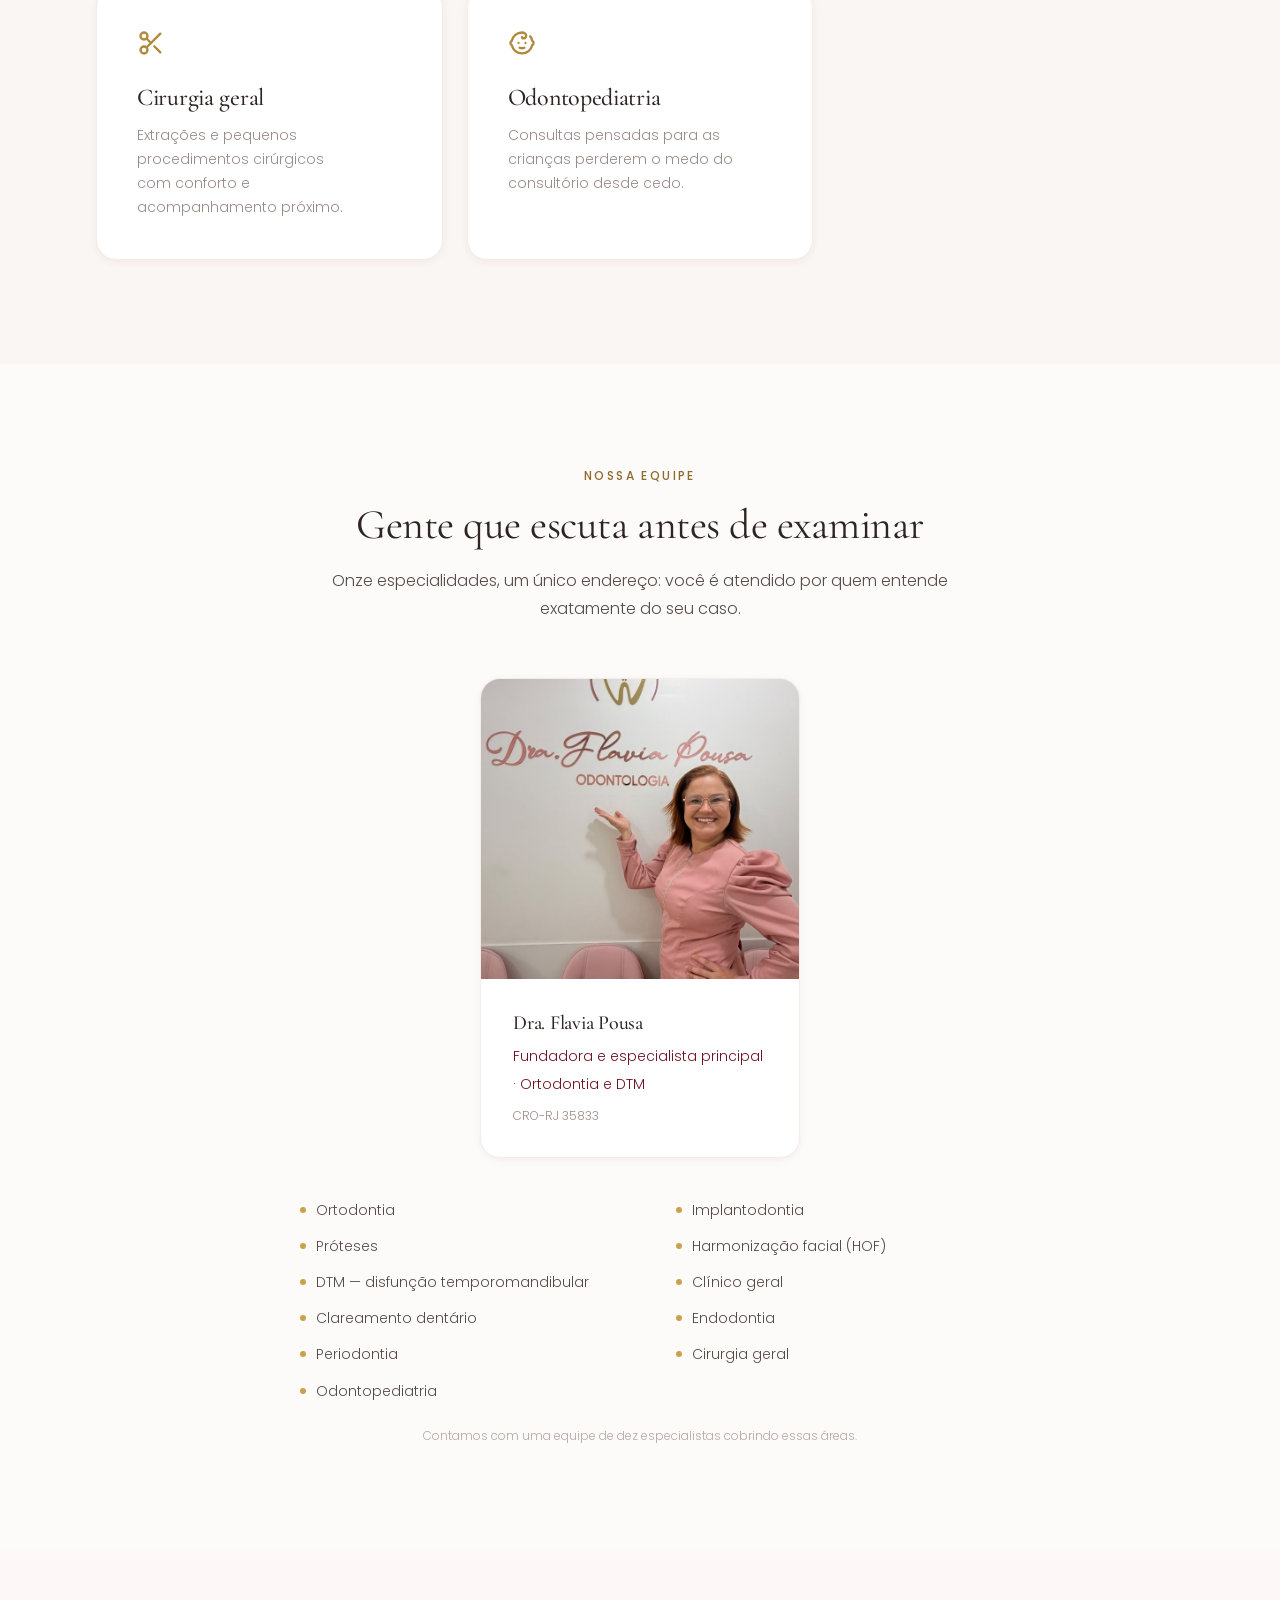
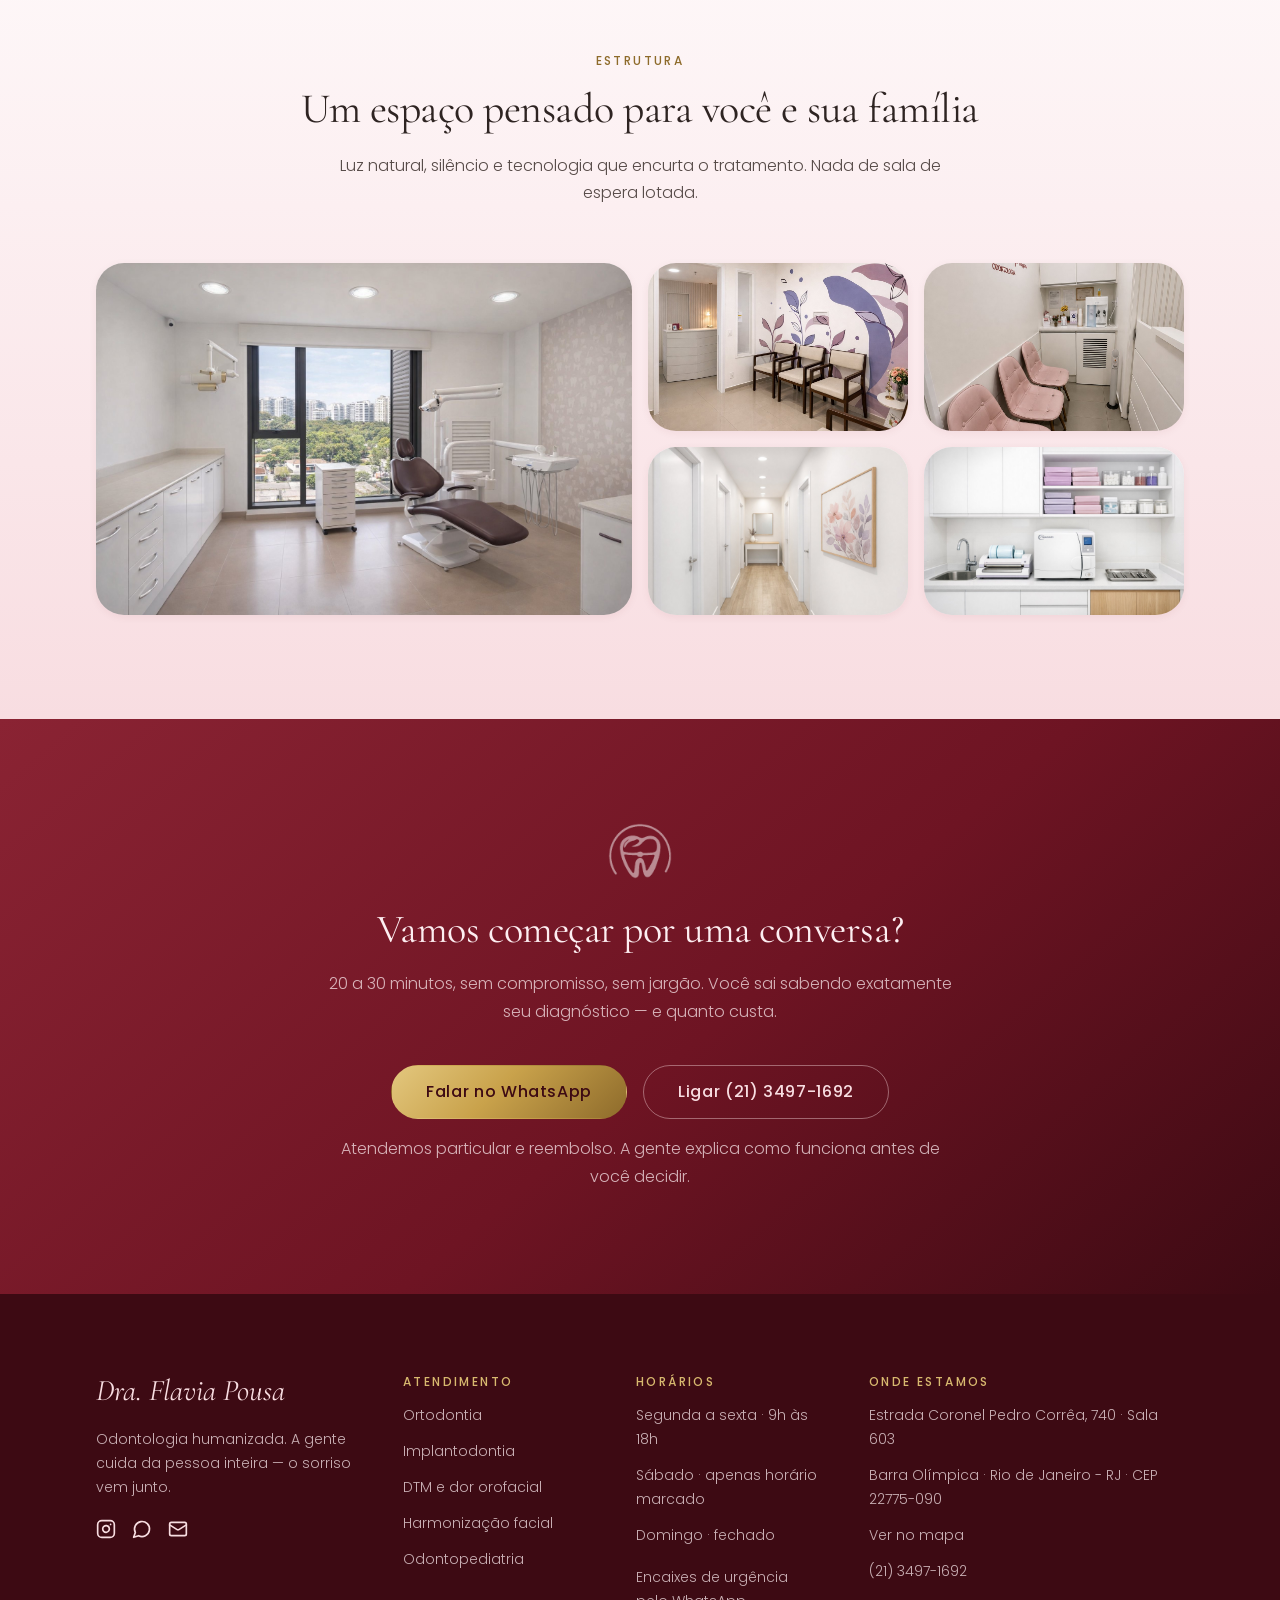
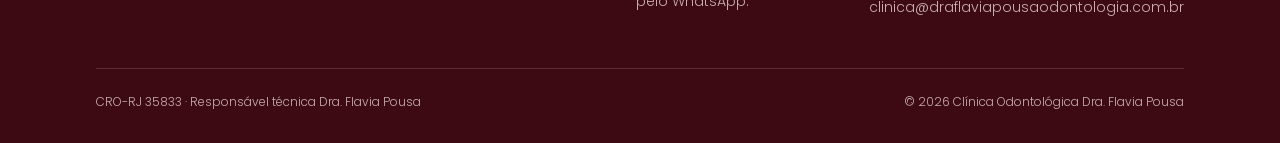
==== commit 622ad26e: "Atualiza conteúdo do site e adiciona fotos reais da clínica Reescreve hero, seção "A Clínica" (nova " ====
--- a/index.html
+++ b/index.html
@@ -3,15 +3,15 @@
 <head>
 <meta charset="UTF-8">
 <meta name="viewport" content="width=device-width, initial-scale=1">
-<title>Clínica Odontológica Dra. Flavia Pousa | Odontologia humanizada no Rio de Janeiro</title>
-<meta name="description" content="Ortodontia, DTM, harmonização facial e mais de dez especialidades odontológicas na Barra Olímpica, Rio de Janeiro. Primeira conversa sem compromisso — a gente escuta e explica o que dá pra fazer.">
-<link rel="canonical" href="https://www.draflaviapousa.com.br/">
+<title>Clínica Odontológica Dra. Flavia Pousa | Odontologia Humanizada na Barra da Tijuca, RJ</title>
+<meta name="description" content="Clínica odontológica humanizada na Barra Olímpica, Barra da Tijuca - RJ. Ortodontia, implantes, harmonização facial e mais de dez especialidades num só lugar. Primeira conversa sem compromisso, sem pressa e sem jargão.">
+<link rel="canonical" href="https://www.draflaviapousaodontologia.com.br/">
 
 <meta property="og:type" content="website">
 <meta property="og:site_name" content="Clínica Odontológica Dra. Flavia Pousa">
-<meta property="og:title" content="Clínica Odontológica Dra. Flavia Pousa">
-<meta property="og:description" content="Odontologia humanizada na Barra Olímpica, Rio de Janeiro. Ortodontia, DTM, harmonização facial e cuidado odontológico completo.">
-<meta property="og:image" content="https://www.draflaviapousa.com.br/assets/logo-horizontal.png">
+<meta property="og:title" content="Clínica Odontológica Dra. Flavia Pousa | Odontologia Humanizada na Barra da Tijuca, RJ">
+<meta property="og:description" content="Odontologia humanizada na Barra Olímpica, Barra da Tijuca - RJ. Ortodontia, implantes, harmonização facial e cuidado odontológico completo para toda a família.">
+<meta property="og:image" content="https://www.draflaviapousaodontologia.com.br/assets/logo-horizontal.png">
 <meta property="og:locale" content="pt_BR">
 <meta name="twitter:card" content="summary">
 
@@ -28,9 +28,9 @@
   "@context": "https://schema.org",
   "@type": "Dentist",
   "name": "Clínica Odontológica Dra. Flavia Pousa",
-  "image": "https://www.draflaviapousa.com.br/assets/logo-horizontal.png",
+  "image": "https://www.draflaviapousaodontologia.com.br/assets/logo-horizontal.png",
   "telephone": "+552134971692",
-  "email": "flaviapousadentista@hotmail.com",
+  "email": "clinica@draflaviapousaodontologia.com.br",
   "address": {
     "@type": "PostalAddress",
     "streetAddress": "Estrada Coronel Pedro Corrêa, 740 - Sala 603, Barra Olímpica",
@@ -39,12 +39,20 @@
     "postalCode": "22775-090",
     "addressCountry": "BR"
   },
-  "openingHoursSpecification": {
-    "@type": "OpeningHoursSpecification",
-    "dayOfWeek": ["Monday","Tuesday","Wednesday","Thursday","Friday"],
-    "opens": "09:00",
-    "closes": "18:00"
-  },
+  "areaServed": ["Barra Olímpica", "Barra da Tijuca", "Jacarepaguá", "Rio de Janeiro"],
+  "openingHoursSpecification": [
+    {
+      "@type": "OpeningHoursSpecification",
+      "dayOfWeek": ["Monday","Tuesday","Wednesday","Thursday","Friday"],
+      "opens": "09:00",
+      "closes": "18:00"
+    },
+    {
+      "@type": "OpeningHoursSpecification",
+      "dayOfWeek": ["Saturday"],
+      "description": "Apenas horário marcado"
+    }
+  ],
   "sameAs": ["https://instagram.com/draflaviapousa"]
 }
 </script>
@@ -125,18 +133,18 @@
   <div class="hero-content">
     <div class="eyebrow-row">
       <span class="eyebrow-rule"></span>
-      <span class="eyebrow">Odontologia humanizada · Rio de Janeiro</span>
+      <span class="eyebrow">Odontologia humanizada · Barra da Tijuca, Rio de Janeiro</span>
       <span class="eyebrow-rule"></span>
     </div>
     <h1 class="hero-title">Onde cada sorriso encontra <em>excelência</em>.</h1>
-    <p class="hero-lede">A gente cuida da pessoa inteira — o sorriso vem junto. Na primeira conversa você fala, a gente escuta e explica o que dá pra fazer. Sem pressa e sem jargão.</p>
+    <p class="hero-lede">A gente cuida da pessoa inteira — o sorriso vem junto. Na primeira conversa você fala, a gente escuta e explica tudo com calma e detalhes. Sem pressa e sem jargão, um tratamento familiar.</p>
     <div class="hero-actions">
       <a href="#agendar" class="btn btn-gold btn-lg">Agendar avaliação</a>
       <a href="#clinica" class="btn btn-outline btn-lg">Conhecer a clínica</a>
     </div>
     <div class="hero-meta">
-      <span><svg class="icon icon-16" aria-hidden="true"><use href="#icon-clock"></use></svg> 40 minutos de conversa</span>
-      <span><svg class="icon icon-16" aria-hidden="true"><use href="#icon-shield-check"></use></svg> Sem compromisso</span>
+      <span><svg class="icon icon-16" aria-hidden="true"><use href="#icon-clock"></use></svg> 20 a 30 minutos de conversa</span>
+      <span><svg class="icon icon-16" aria-hidden="true"><use href="#icon-shield-check"></use></svg> Cuidado exclusivo</span>
       <span><svg class="icon icon-16" aria-hidden="true"><use href="#icon-map-pin"></use></svg> Barra Olímpica · Rio de Janeiro</span>
     </div>
   </div>
@@ -147,24 +155,37 @@
     <div data-split>
       <div class="clinica-media">
         <div class="img-frame tall">
-          <div class="img-slot" data-label="clinica-recepcao"><span>Recepção da clínica (vertical)</span></div>
+          <div class="img-slot has-photo">
+            <img src="assets/fotos/recepcao-vertical.jpg" alt="Recepção da Clínica Dra. Flavia Pousa, atendimento acolhedor na Barra Olímpica, Barra da Tijuca, RJ" loading="lazy" width="1024" height="1536">
+          </div>
         </div>
         <div class="img-frame short">
-          <div class="img-slot" data-label="clinica-detalhe"><span>Detalhe do ambiente — flores, mãos, luz</span></div>
+          <div class="img-slot has-photo">
+            <img src="assets/fotos/detalhe-ambiente.jpg" alt="Equipe da Clínica Dra. Flavia Pousa acolhendo uma paciente com carinho, Barra da Tijuca, RJ" loading="lazy" width="1024" height="1536">
+          </div>
         </div>
       </div>
       <div class="clinica-copy">
         <span class="eyebrow">A clínica</span>
-        <h2>Uma clínica que nasceu de uma inquietação</h2>
-        <p>A Dra. Flavia abriu a clínica porque não se via oferecendo o atendimento de sempre — rápido, frio, técnico demais. Queria um lugar onde a dedicação ao paciente fosse a regra, não o detalhe.</p>
-        <p>A odontologia veio do pai, que também batizou a clínica. O resto veio da convicção de que dá pra fazer diferente: escutar antes de examinar, explicar antes de tratar e respeitar o tempo de cada pessoa.</p>
-        <p>Hoje a gente reúne ortodontia, implantodontia, DTM, harmonização facial e mais de dez especialidades no mesmo lugar — com um plano que é só seu.</p>
-        <div class="signature-rule">
-          <span class="line"></span><span class="dot"></span><span class="line"></span>
-        </div>
-        <p class="signature">Dra. Flavia Pousa</p>
-        <span class="signature-role">Fundadora e especialista principal · Ortodontia e DTM · CRO-RJ 35833</span>
-      </div>
+        <h2>Transformando Vidas Através do Sorriso</h2>
+        <p>Cresci em um lar onde o cuidado com a saúde sempre esteve presente. Meu pai era médico — um grande exemplo na minha vida — e meu irmão seguiu o mesmo caminho na Medicina. Apesar dessa referência forte em casa, meu pai sempre me deixou livre para fazer minhas próprias escolhas e seguir o caminho para onde meu coração me guiasse.</p>
+        <p>A minha escolha pela Odontologia aconteceu muito antes de eu imaginar ter uma clínica com o meu nome. Ela nasceu de uma vivência profunda e pessoal: eu conheci na pele a transformação que um dentista pode causar na vida de alguém.</p>
+      </div>
+    </div>
+
+    <div class="clinica-biografia">
+      <p>Durante a infância e adolescência, eu tinha dentes muito tortos e sentia profunda vergonha de sorrir. Até os meus 15 anos, eu praticamente não tinha fotos sorrindo. Passei por seis anos de tratamento ortodôntico e aquela transformação mudou a minha vida e a minha autoestima. Ali, vi o poder de aprender a sorrir.</p>
+      <p>Quando chegou a época do vestibular, porém, o medo falou mais alto. A ideia das aulas de anatomia e o contato com corpos me assustaram. Como sempre amei os animais, optei por cursar Medicina Veterinária. Cursava há dois anos e, embora gostasse, percebi que aquele não era o meu verdadeiro propósito. Tomei, então, uma das decisões mais importantes da minha trajetória: voltei a ouvir o meu coração e fiz a transição para a Odontologia.</p>
+      <p>Apenas uma semana após a colação de grau, eu já estava no consultório atendendo. Desde então, nunca mais parei. Ao longo dos meus 18 anos de formação, trabalhei em diversos consultórios, conhecendo diferentes metodologias, realidades e formas de trabalhar. Algumas experiências foram fundamentais para construir a profissional que sou hoje; outras me ensinaram, principalmente, aquilo que eu não queria ser e nem oferecer aos meus pacientes.</p>
+      <p>Nessa caminhada, busquei o aprimoramento constante e me especializei com três pós-graduações. Mas compreendi que a minha maior formação aconteceu no dia a dia do atendimento: ouvindo histórias, acolhendo medos e vendo a insegurança se transformar em confiança. Entendi que o paciente busca mais do que o cuidado com um dente — ele precisa de alguém que olhe nos seus olhos e diga: “Eu estou aqui. Vamos resolver isso juntos.”</p>
+      <p>Há nove anos, a decisão de fundar o meu próprio consultório germinou em um momento de profunda transformação pessoal: o nascimento da minha filha, Sofia Pousa. Diante dos desafios de conciliar a maternidade com a carreira, encontrei no nascimento dela a força para buscar minha independência profissional e criar um espaço guiado estritamente pelos meus valores éticos e humanos.</p>
+      <p>Incomodada com a frieza e o atendimento impessoal que frequentemente via no mercado, projetei a clínica para ser um refúgio de acolhimento. O meu propósito sempre foi desmistificar o trauma ou o “terror” associado às consultas odontológicas, transformando cada visita em uma experiência leve, humana e amigável — onde cada pessoa é ouvida com empatia e tratada com o carinho dedicado a um membro da família.</p>
+      <p>A minha história com a Odontologia começou com aquela menina que não gostava de sorrir. Por ter vivido essa dor, mesmo após 18 anos de formada, continuo apaixonada pelo que faço. Eu não escolhi apenas uma profissão: escolhi transformar o que um dia me fez sofrer em um instrumento de bem-estar, saúde e renovação para a vida dos meus pacientes.</p>
+      <div class="signature-rule">
+        <span class="line"></span><span class="dot"></span><span class="line"></span>
+      </div>
+      <p class="signature" style="text-align:center">Dra. Flavia Pousa</p>
+      <span class="signature-role" style="display:block;text-align:center">Fundadora e especialista principal · Ortodontia e DTM · CRO-RJ 35833</span>
     </div>
   </div>
 </section>
@@ -205,6 +226,7 @@
     <div class="section-header">
       <span class="eyebrow">Especialidades</span>
       <h2>Tratamentos que a gente explica antes de começar</h2>
+      <p class="section-tagline">Cada sorriso é único, cada cuidado é personalizado</p>
       <p>Cada plano começa com um diagnóstico em português — e um orçamento sem letra miúda.</p>
     </div>
     <div data-specialties>
@@ -276,7 +298,9 @@
     </div>
     <div style="max-width:320px;margin:0 auto">
       <div class="card card-plain card-pad-none card-elevation-sm team-card">
-        <div class="img-slot" data-label="equipe-flavia"><span>Retrato — Dra. Flavia Pousa</span></div>
+        <div class="img-slot has-photo">
+          <img src="assets/fotos/retrato-dra-flavia.jpg" alt="Dra. Flavia Pousa, fundadora e especialista principal da Clínica Odontológica Dra. Flavia Pousa, Barra da Tijuca, RJ" loading="lazy" width="720" height="1280">
+        </div>
         <div class="team-card-body">
           <h3>Dra. Flavia Pousa</h3>
           <span class="team-role">Fundadora e especialista principal · Ortodontia e DTM</span>
@@ -297,7 +321,7 @@
       <li>Cirurgia geral</li>
       <li>Odontopediatria</li>
     </ul>
-    <p class="team-note">Além da Dra. Flavia, contamos com uma equipe de dez especialistas cobrindo essas áreas. Perfis individuais entram aqui assim que as fotos e registros forem confirmados.</p>
+    <p class="team-note">Contamos com uma equipe de dez especialistas cobrindo essas áreas.</p>
   </div>
 </section>
 
@@ -305,24 +329,34 @@
   <div class="container" data-reveal>
     <div class="section-header">
       <span class="eyebrow">Estrutura</span>
-      <h2>Um espaço pensado para você baixar a guarda</h2>
+      <h2>Um espaço pensado para você e sua família</h2>
       <p>Luz natural, silêncio e tecnologia que encurta o tratamento. Nada de sala de espera lotada.</p>
     </div>
     <div data-gallery>
       <div class="img-frame" data-gallery-hero>
-        <div class="img-slot" data-label="estrutura-1"><span>Consultório principal</span></div>
+        <div class="img-slot has-photo">
+          <img src="assets/fotos/consultorio-principal.jpg" alt="Consultório principal da Clínica Dra. Flavia Pousa, com cadeira odontológica e vista para a Barra da Tijuca, RJ" loading="lazy" width="1536" height="1024">
+        </div>
       </div>
       <div class="img-frame">
-        <div class="img-slot" data-label="estrutura-2"><span>Sala de espera</span></div>
+        <div class="img-slot has-photo">
+          <img src="assets/fotos/sala-de-espera.jpg" alt="Sala de espera decorada da Clínica Dra. Flavia Pousa, Barra Olímpica, RJ" loading="lazy" width="1024" height="1024">
+        </div>
       </div>
       <div class="img-frame">
-        <div class="img-slot" data-label="estrutura-3"><span>Equipamento</span></div>
+        <div class="img-slot has-photo">
+          <img src="assets/fotos/equipamento.jpg" alt="Área de espera interna com poltronas e logotipo da Clínica Dra. Flavia Pousa" loading="lazy" width="1024" height="1536">
+        </div>
       </div>
       <div class="img-frame">
-        <div class="img-slot" data-label="estrutura-4"><span>Corredor</span></div>
+        <div class="img-slot has-photo">
+          <img src="assets/fotos/corredor.jpg" alt="Corredor da clínica com quadro floral decorativo, Barra da Tijuca, RJ" loading="lazy" width="1536" height="1024">
+        </div>
       </div>
       <div class="img-frame">
-        <div class="img-slot" data-label="estrutura-5"><span>Detalhe de esterilização</span></div>
+        <div class="img-slot has-photo">
+          <img src="assets/fotos/detalhe-esterilizacao.jpg" alt="Bancada de esterilização com autoclave Mocom da Clínica Dra. Flavia Pousa" loading="lazy" width="1536" height="1024">
+        </div>
       </div>
     </div>
   </div>
@@ -332,7 +366,7 @@
   <div class="cta-section" data-reveal>
     <img src="assets/logo-symbol-mono.png" alt="" width="56" height="56">
     <h2>Vamos começar por uma conversa?</h2>
-    <p>Quarenta minutos, sem compromisso, sem jargão. Você sai sabendo exatamente onde está — e quanto custa.</p>
+    <p>20 a 30 minutos, sem compromisso, sem jargão. Você sai sabendo exatamente seu diagnóstico — e quanto custa.</p>
     <div class="cta-actions">
       <a href="https://wa.me/5521979668927?text=Ol%C3%A1!%20Gostaria%20de%20agendar%20uma%20avalia%C3%A7%C3%A3o%20na%20cl%C3%ADnica." target="_blank" rel="noopener" class="btn btn-gold btn-lg">Falar no WhatsApp</a>
       <a href="tel:+552134971692" class="btn btn-ghost-on-wine btn-lg">Ligar (21) 3497-1692</a>
@@ -354,7 +388,7 @@
           <a href="https://wa.me/5521979668927" target="_blank" rel="noopener" aria-label="WhatsApp">
             <svg class="icon icon-20" aria-hidden="true"><use href="#icon-message-circle"></use></svg>
           </a>
-          <a href="mailto:flaviapousadentista@hotmail.com" aria-label="E-mail">
+          <a href="mailto:clinica@draflaviapousaodontologia.com.br" aria-label="E-mail">
             <svg class="icon icon-20" aria-hidden="true"><use href="#icon-mail"></use></svg>
           </a>
         </div>
@@ -370,7 +404,8 @@
       <div class="footer-col">
         <div class="footer-col-title">Horários</div>
         <span>Segunda a sexta · 9h às 18h</span>
-        <span>Sábado e domingo · fechado</span>
+        <span>Sábado · apenas horário marcado</span>
+        <span>Domingo · fechado</span>
         <span class="footer-hours-note">Encaixes de urgência pelo WhatsApp.</span>
       </div>
       <div class="footer-col">
@@ -379,7 +414,7 @@
         <span>Barra Olímpica · Rio de Janeiro - RJ · CEP 22775-090</span>
         <a href="https://www.google.com/maps/search/?api=1&query=Estrada+Coronel+Pedro+Corr%C3%AAa%2C+740+Sala+603+Barra+Olimpica+Rio+de+Janeiro" target="_blank" rel="noopener">Ver no mapa</a>
         <a href="tel:+552134971692">(21) 3497-1692</a>
-        <a href="mailto:flaviapousadentista@hotmail.com">flaviapousadentista@hotmail.com</a>
+        <a href="mailto:clinica@draflaviapousaodontologia.com.br">clinica@draflaviapousaodontologia.com.br</a>
       </div>
     </div>
     <div class="footer-bottom">
--- a/css/styles.css
+++ b/css/styles.css
@@ -120,6 +120,8 @@
 .section-header .eyebrow{display:block}
 .section-header h2{font:var(--type-h2);font-size:clamp(30px,3.6vw,42px);color:var(--text-strong);margin-top:14px}
 .section-header p{font:var(--type-body);color:var(--text-body);margin-top:16px}
+.section-header .section-tagline{font:var(--type-label);letter-spacing:var(--tracking-caps);text-transform:uppercase;color:var(--wine-600);margin-top:14px}
+.section-header .section-tagline + p{margin-top:10px}
 
 /* ---------- A clínica (split) ---------- */
 [data-split]{display:grid;gap:clamp(32px,5vw,80px);align-items:center;grid-template-columns:1.02fr .98fr}
@@ -136,6 +138,12 @@
 .signature-rule span.dot{width:6px;height:6px;border-radius:999px;background:var(--gold-500)}
 .signature{font:var(--type-signature);font-size:clamp(26px,3vw,34px);color:var(--wine-700);margin-top:18px}
 .signature-role{font:var(--type-caption);color:var(--text-muted)}
+
+/* ---------- Biografia (texto longo, coluna de leitura) ---------- */
+.clinica-biografia{max-width:var(--container-narrow);margin:clamp(48px,6vw,72px) auto 0}
+.clinica-biografia p{font:var(--type-body);color:var(--text-body);margin-top:20px}
+.clinica-biografia p:first-child{margin-top:0}
+.clinica-biografia .signature-rule{margin-left:auto;margin-right:auto}
 
 /* ---------- Grids de cards ---------- */
 [data-cards4]{display:grid;gap:24px;grid-template-columns:repeat(4,1fr)}
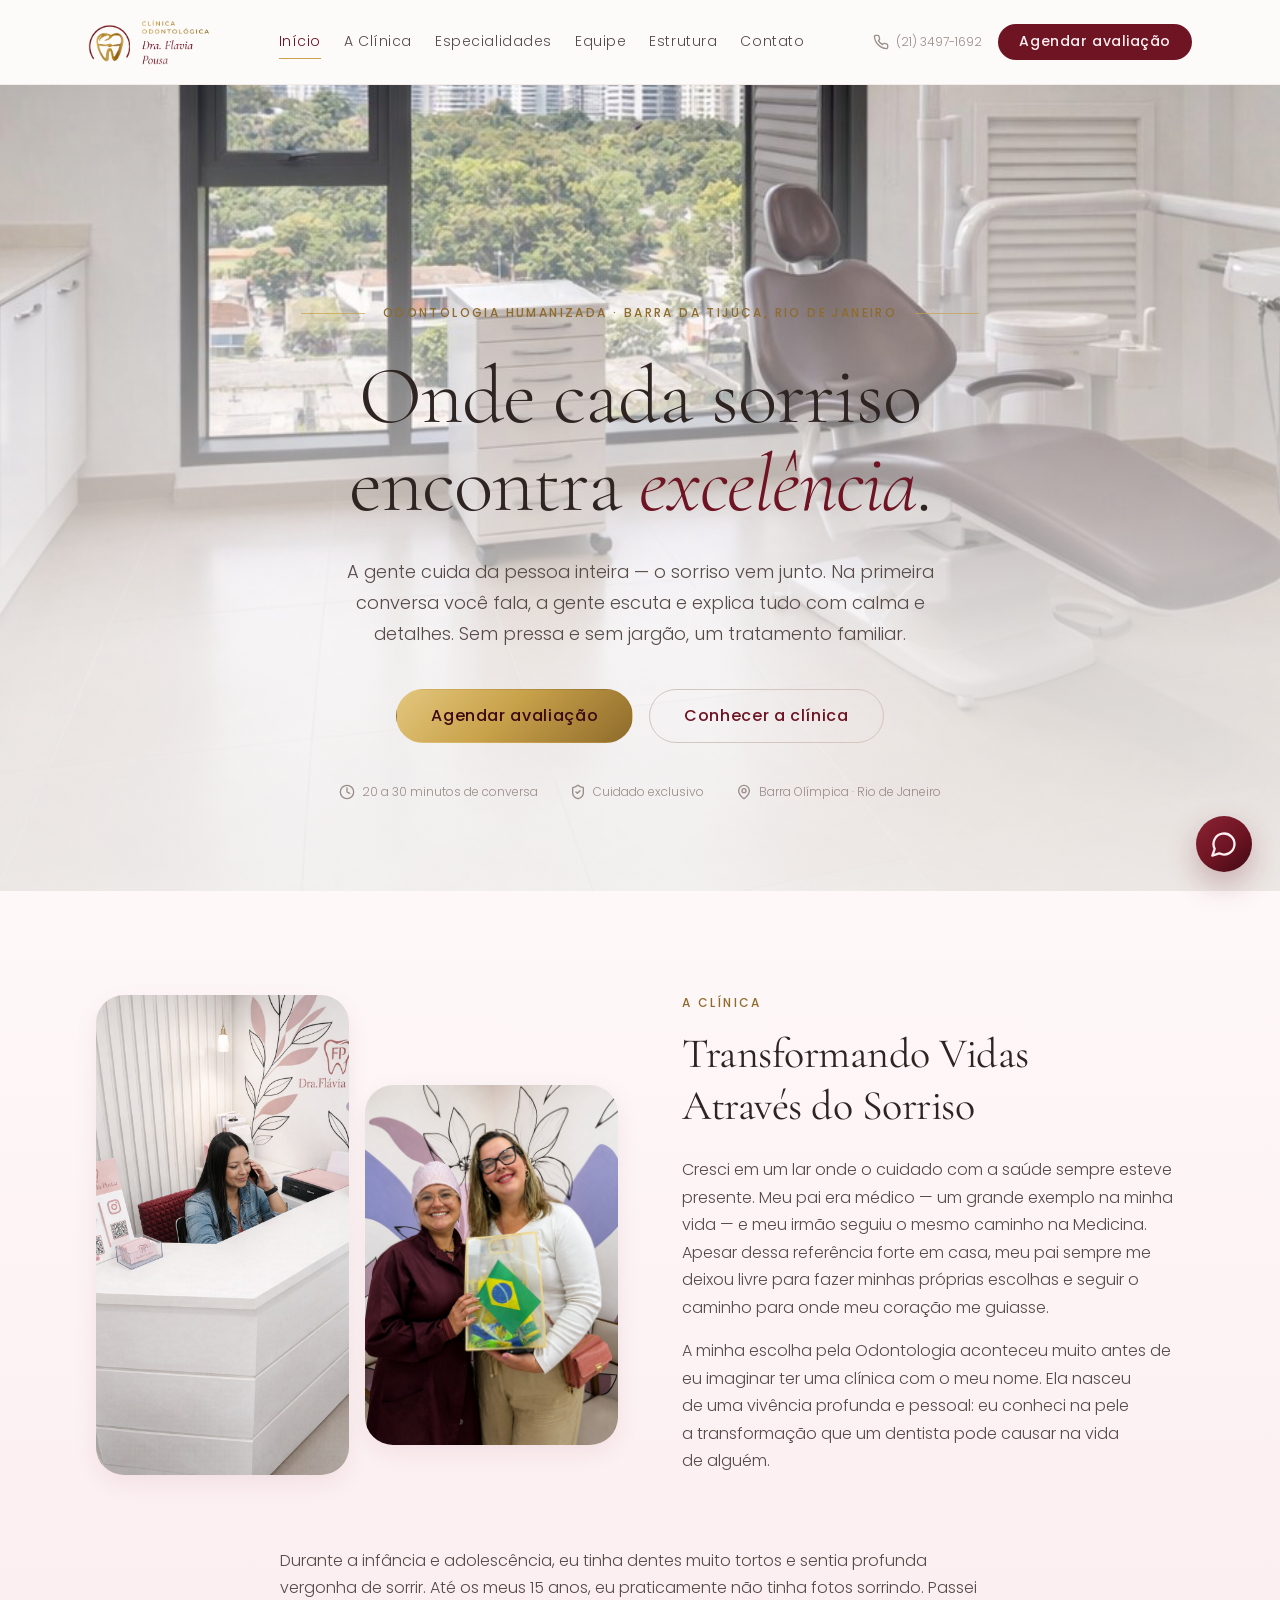
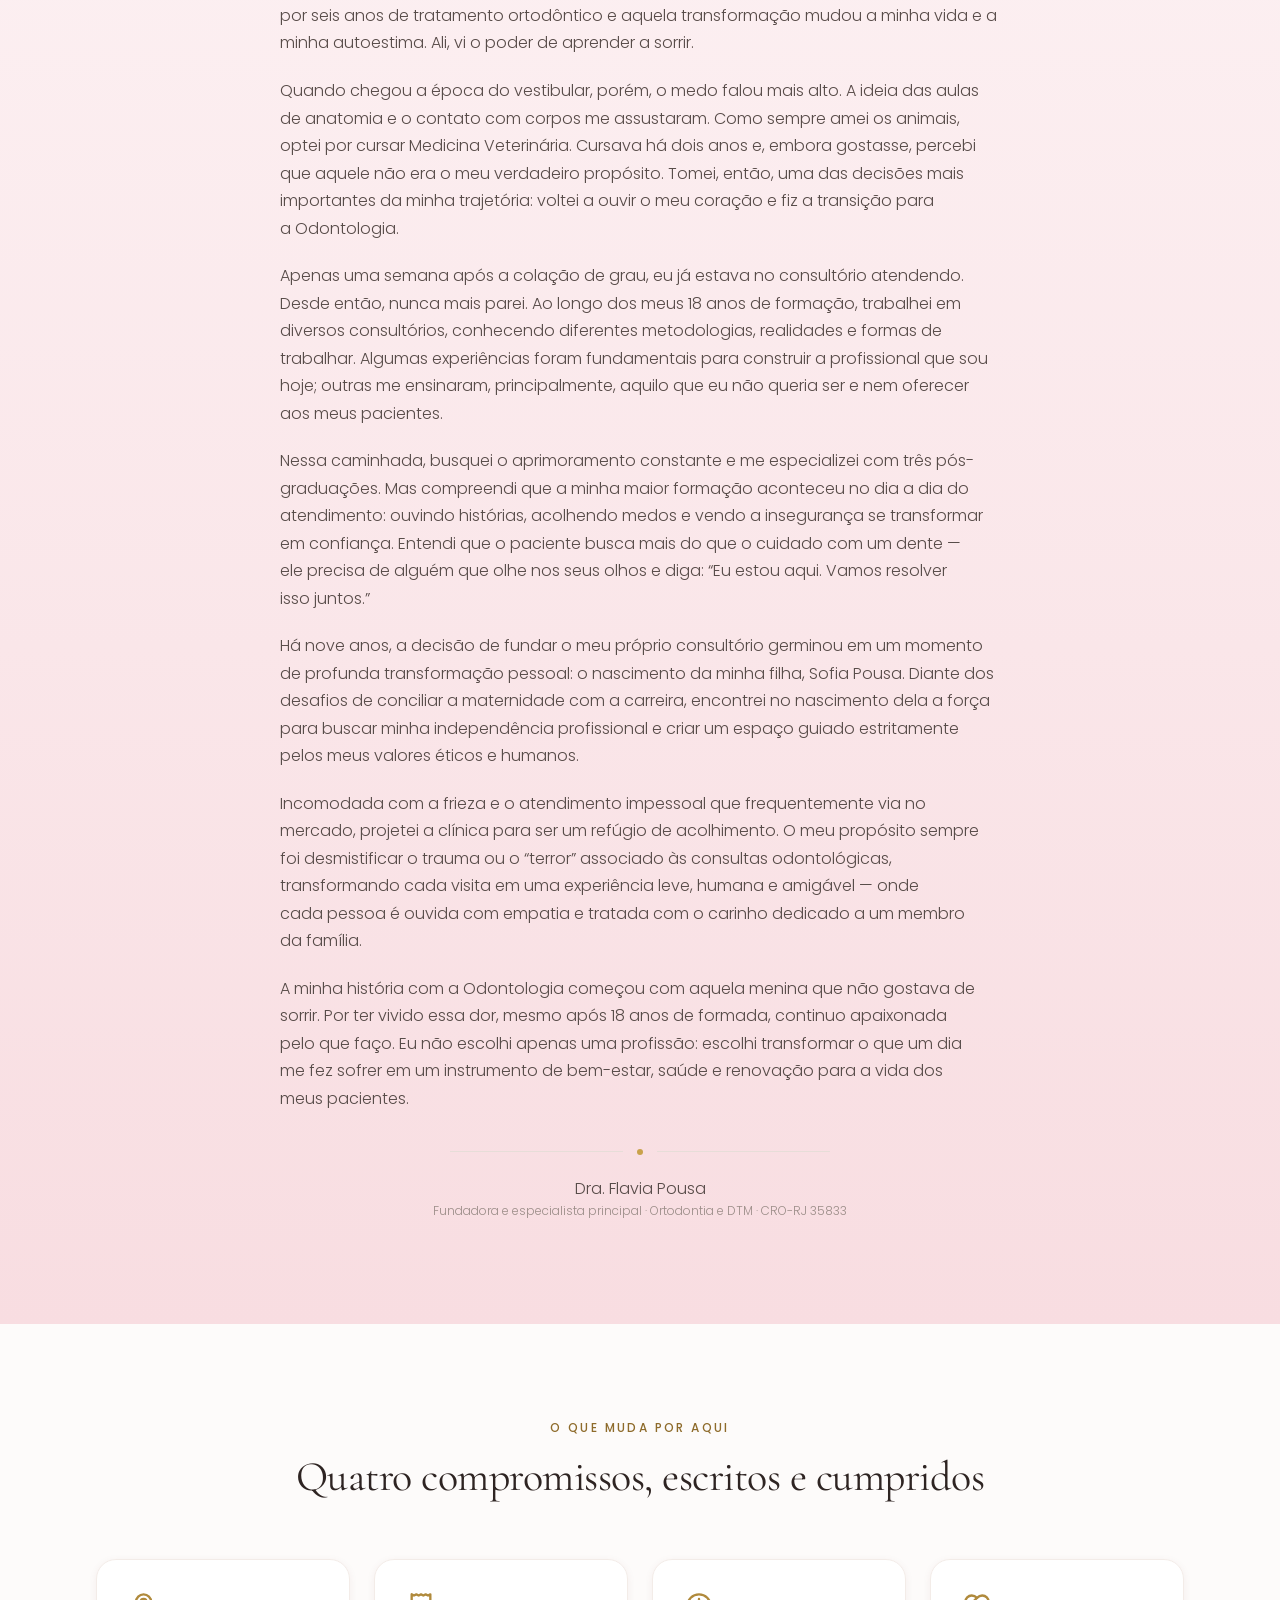
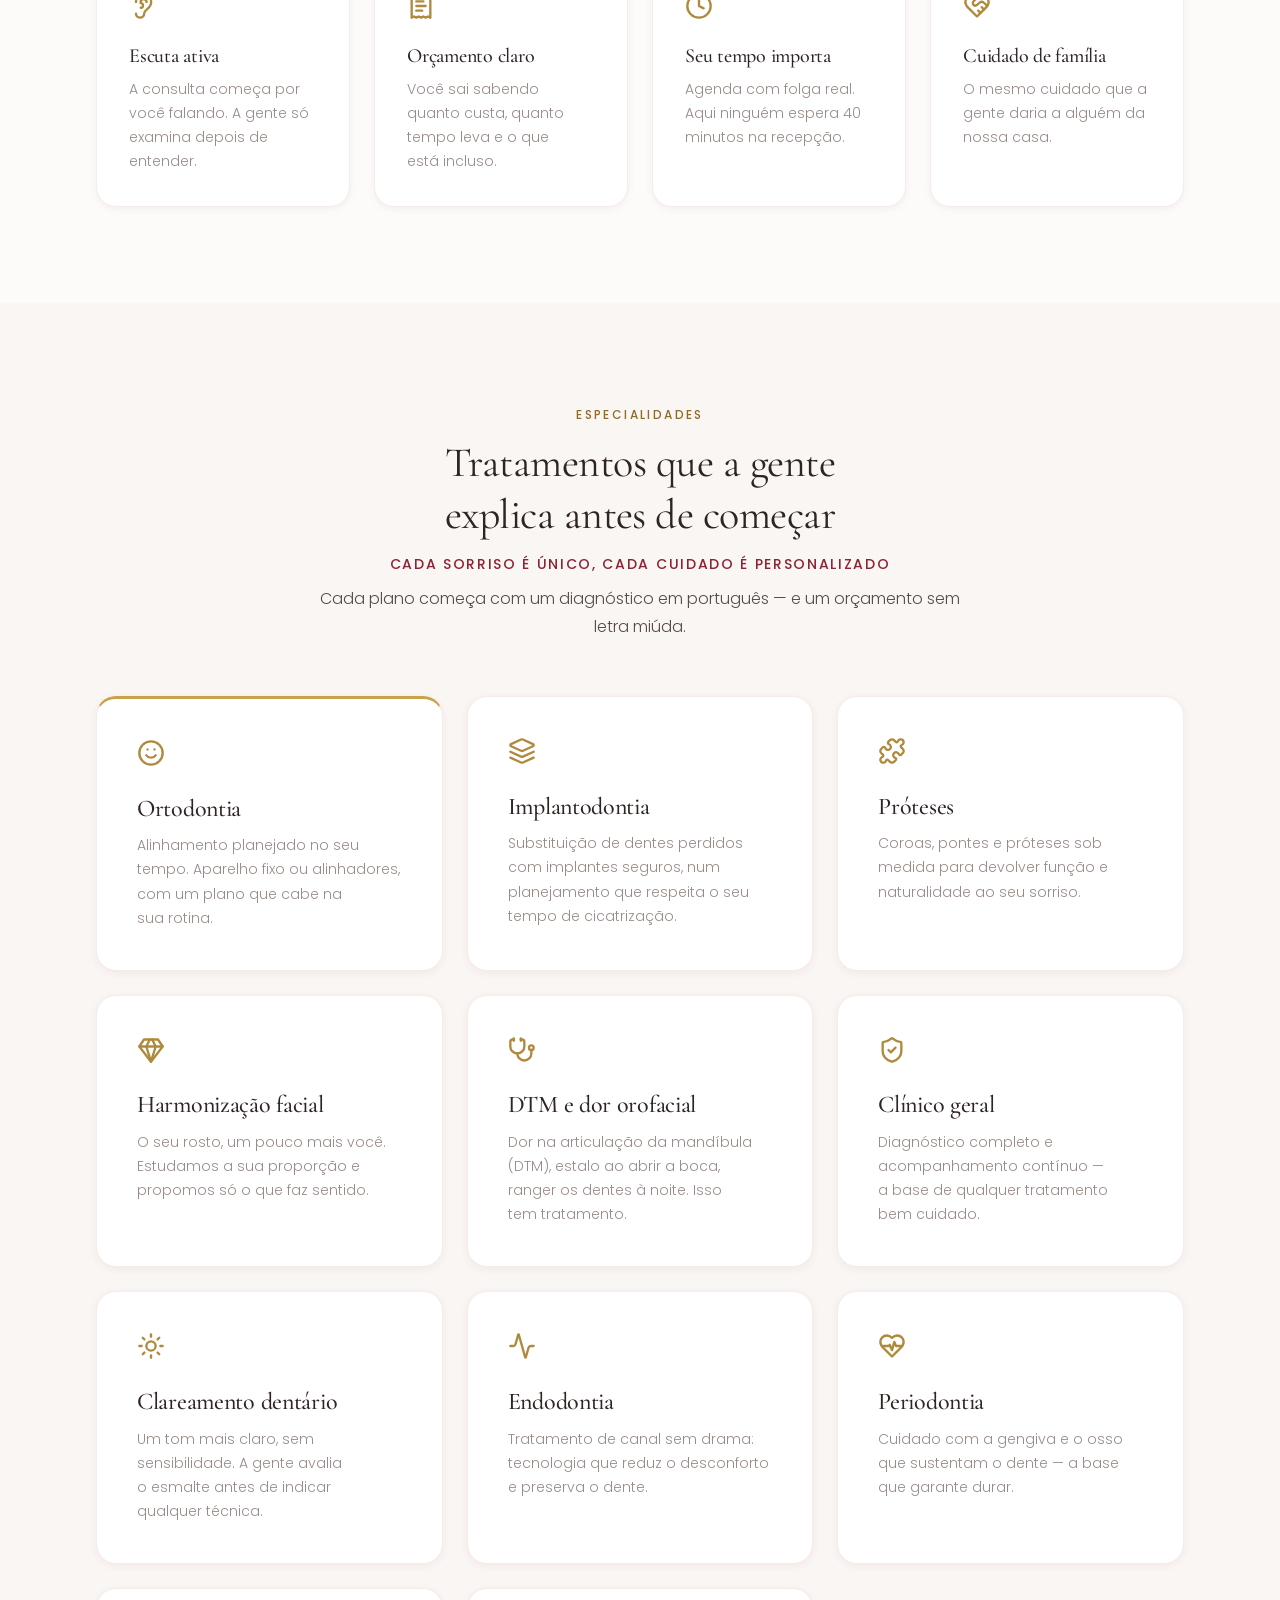
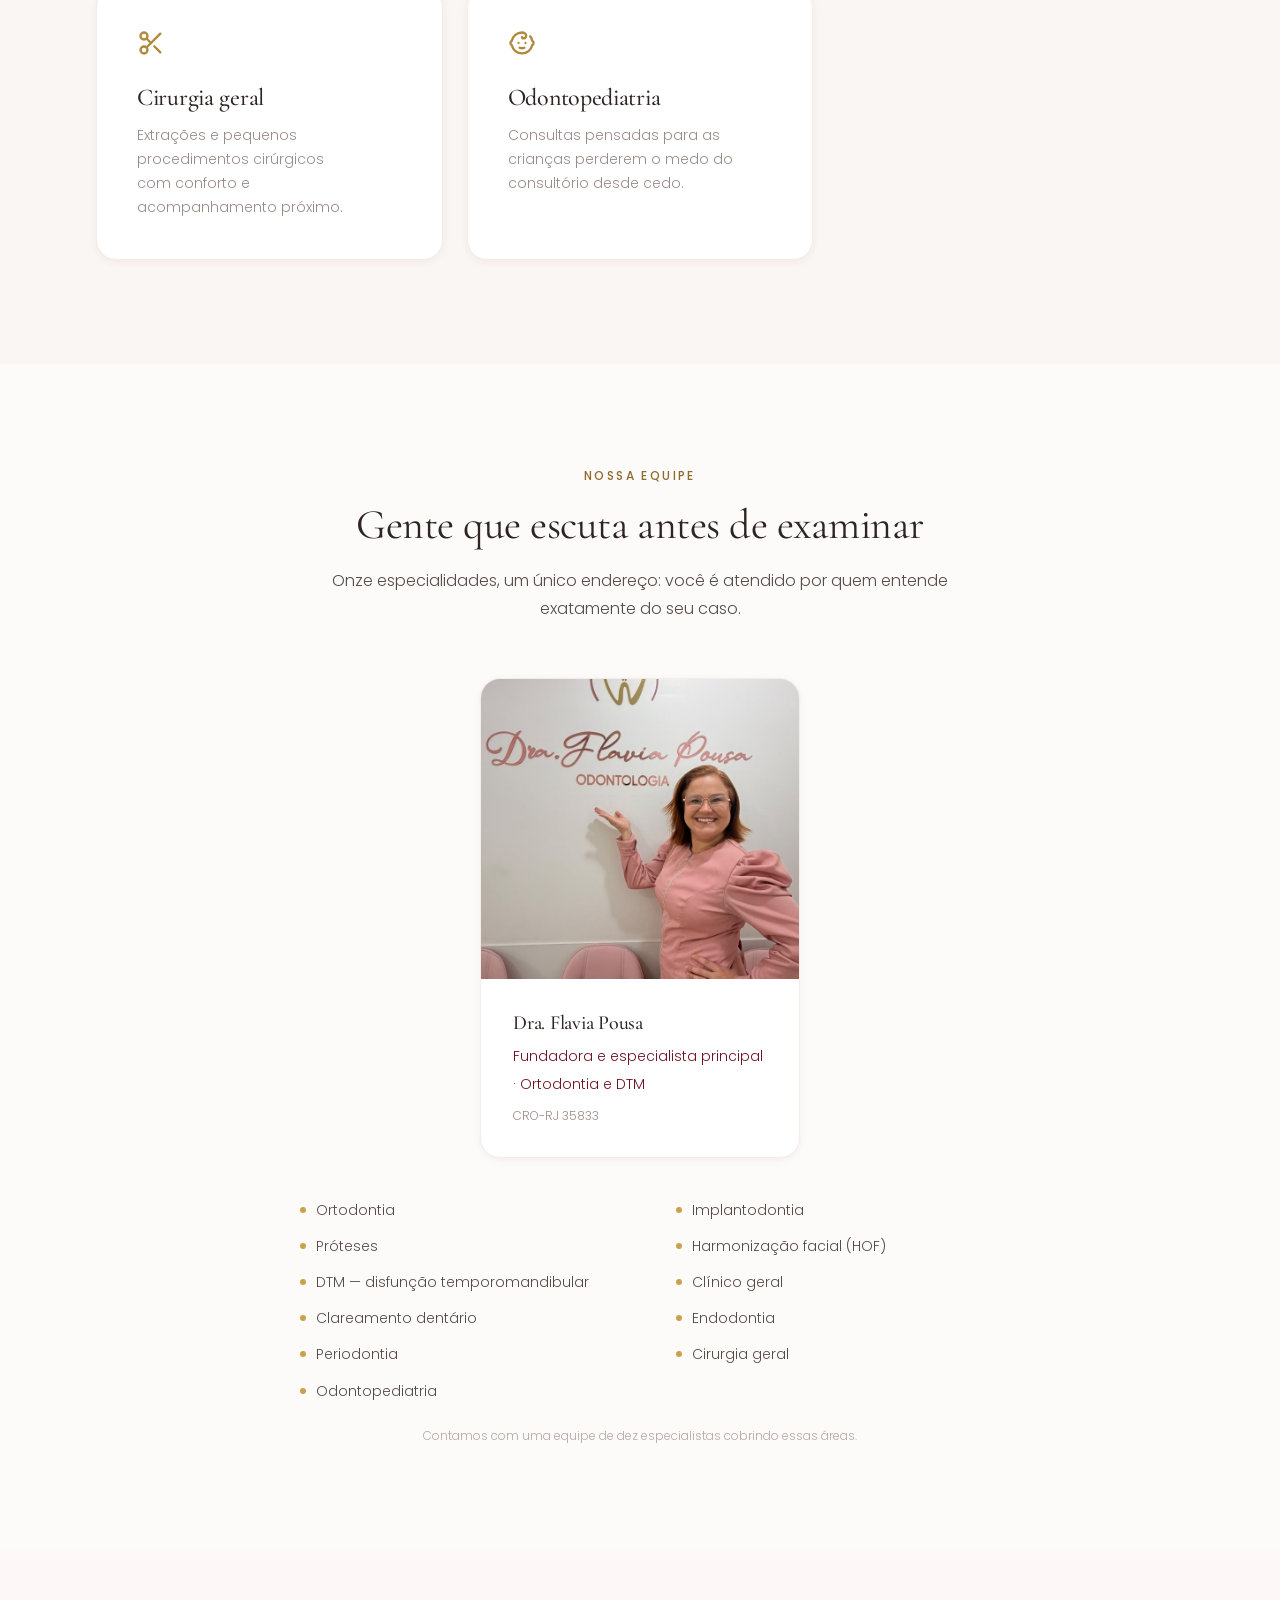
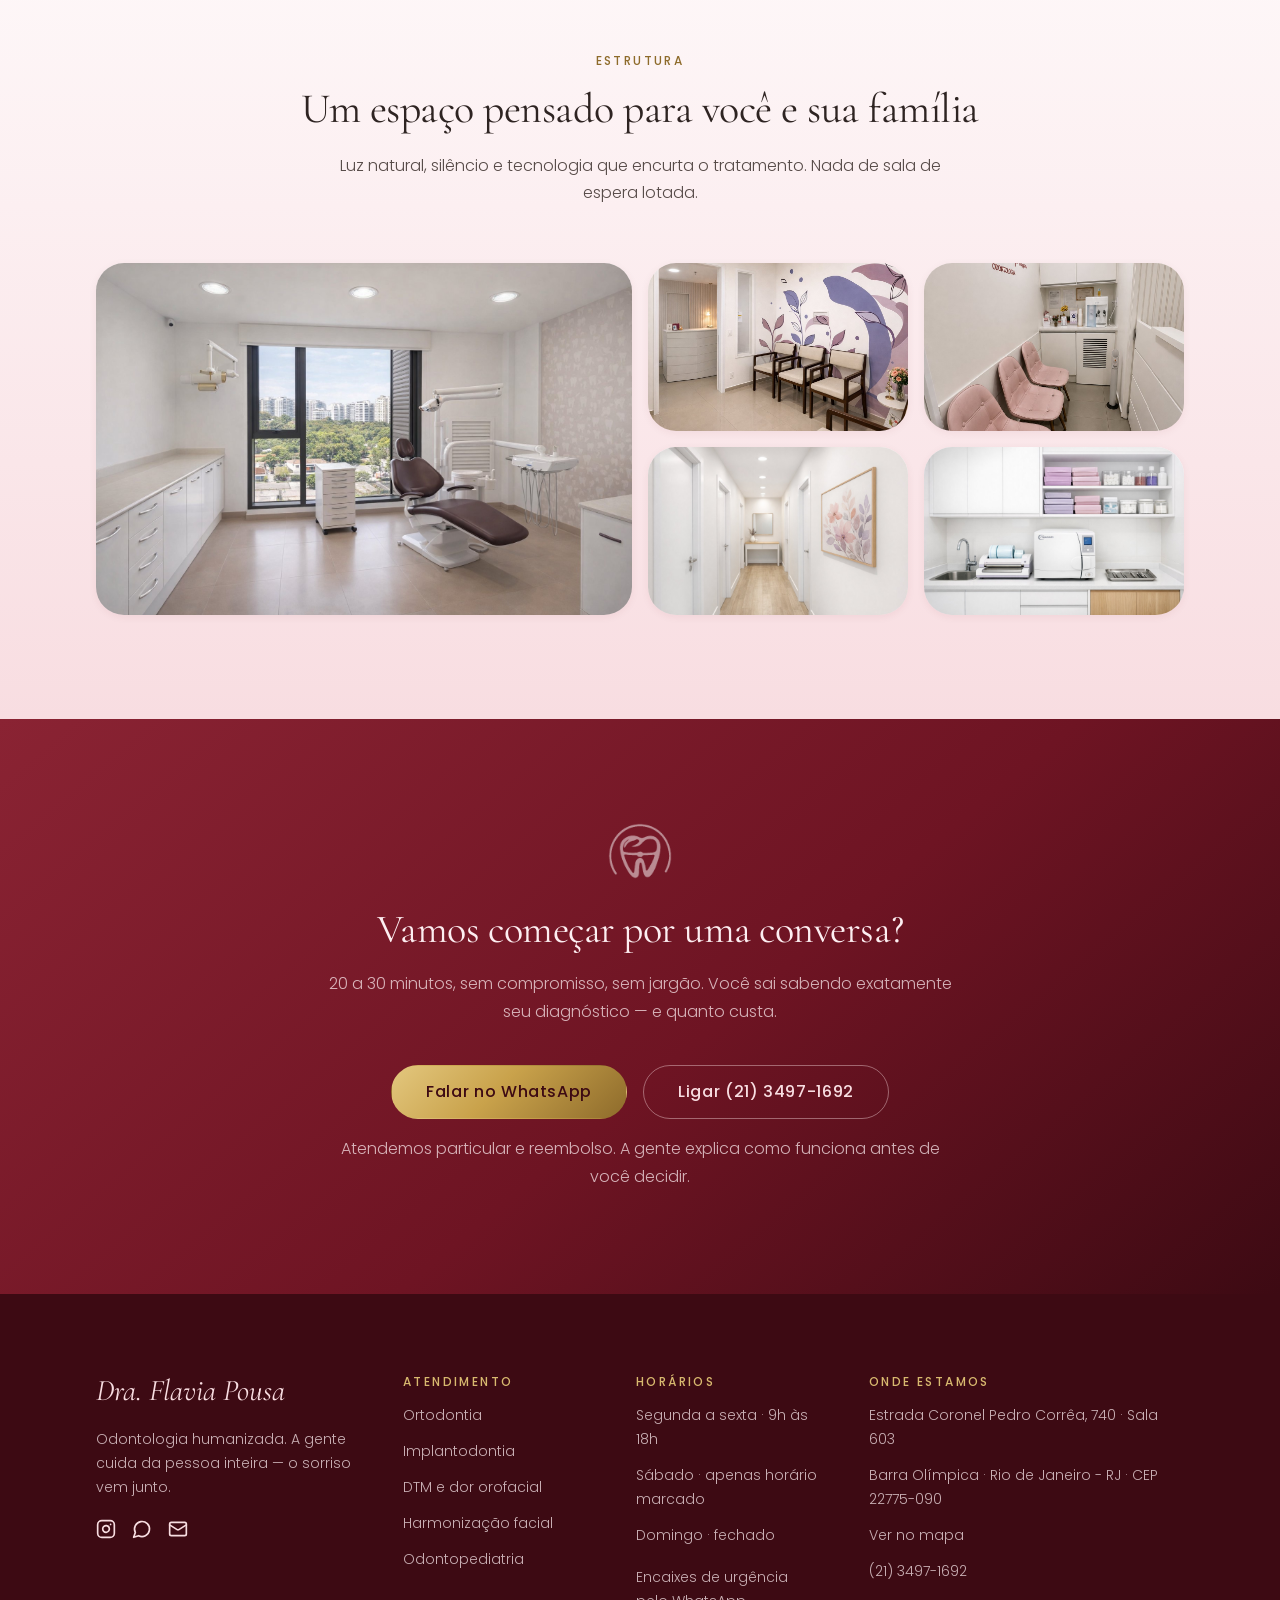
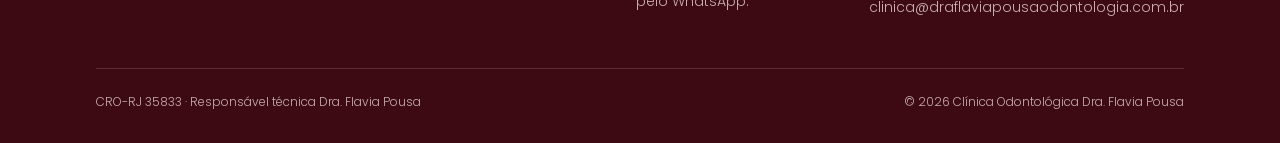
==== commit 89ff035c: "Adiciona foto real do banner principal (hero) Usa a mesma foto do consultório já aplicada em "Consul" ====
--- a/index.html
+++ b/index.html
@@ -125,8 +125,8 @@
 
 <section id="inicio" class="hero">
   <div class="hero-media">
-    <div class="img-slot" data-label="hero-consultorio">
-      <span>Foto do consultório — a inserir</span>
+    <div class="img-slot has-photo">
+      <img src="assets/fotos/hero-consultorio.jpg" alt="Consultório odontológico da Clínica Dra. Flavia Pousa, com vista para a Barra da Tijuca, RJ" loading="eager" fetchpriority="high" width="1536" height="1024">
     </div>
   </div>
   <div class="hero-veil"></div>
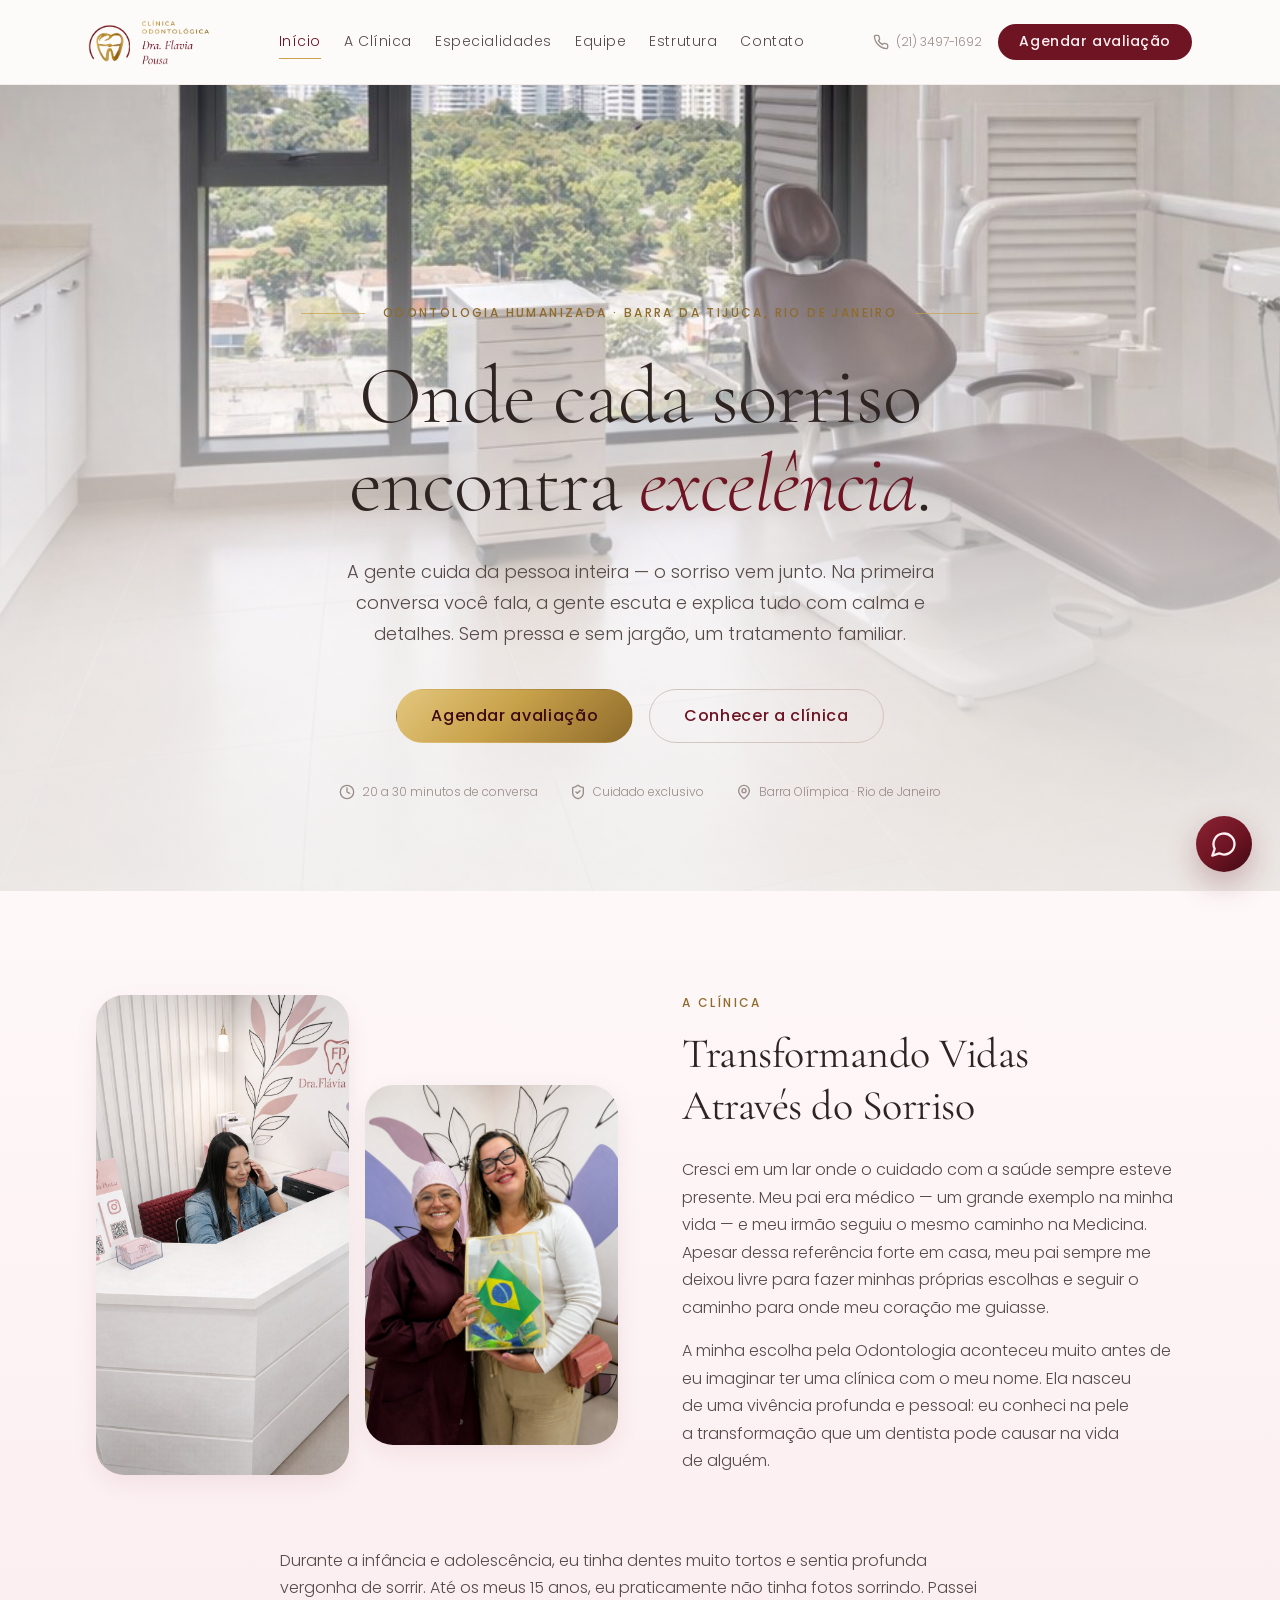
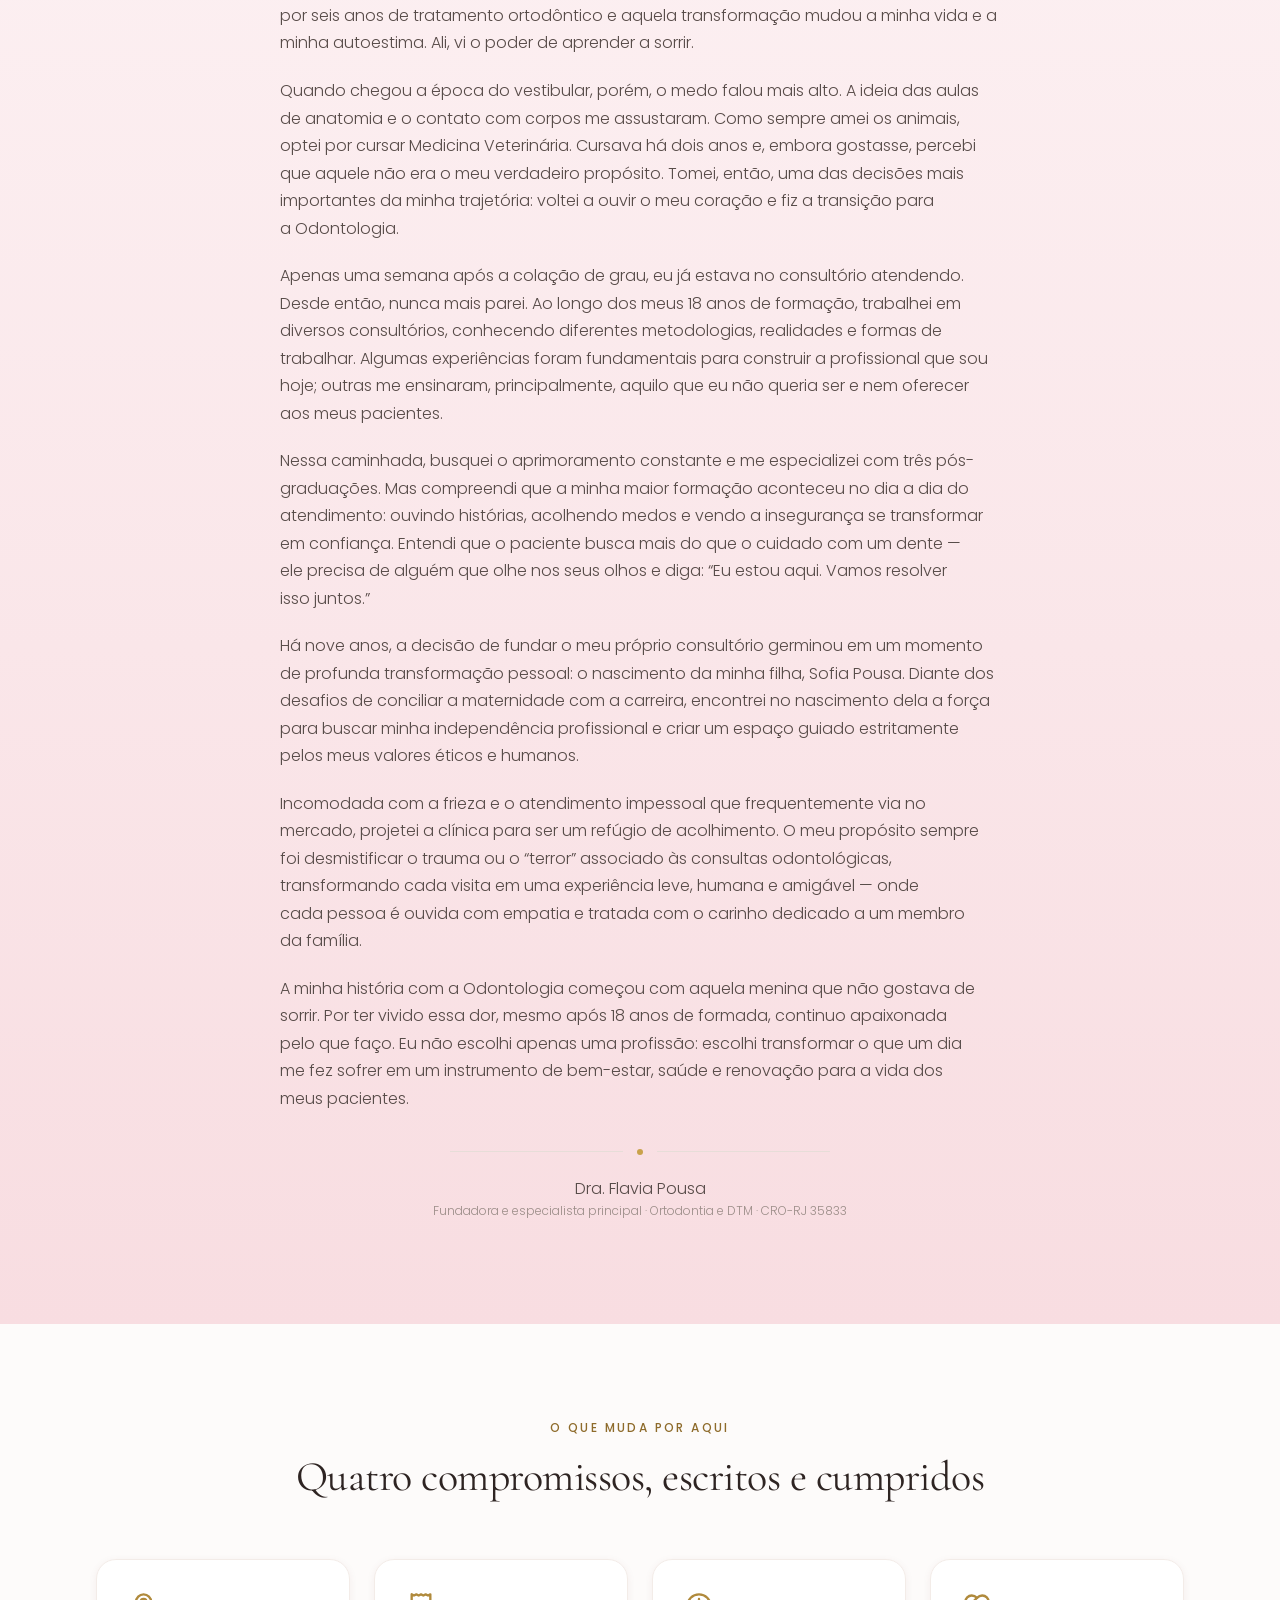
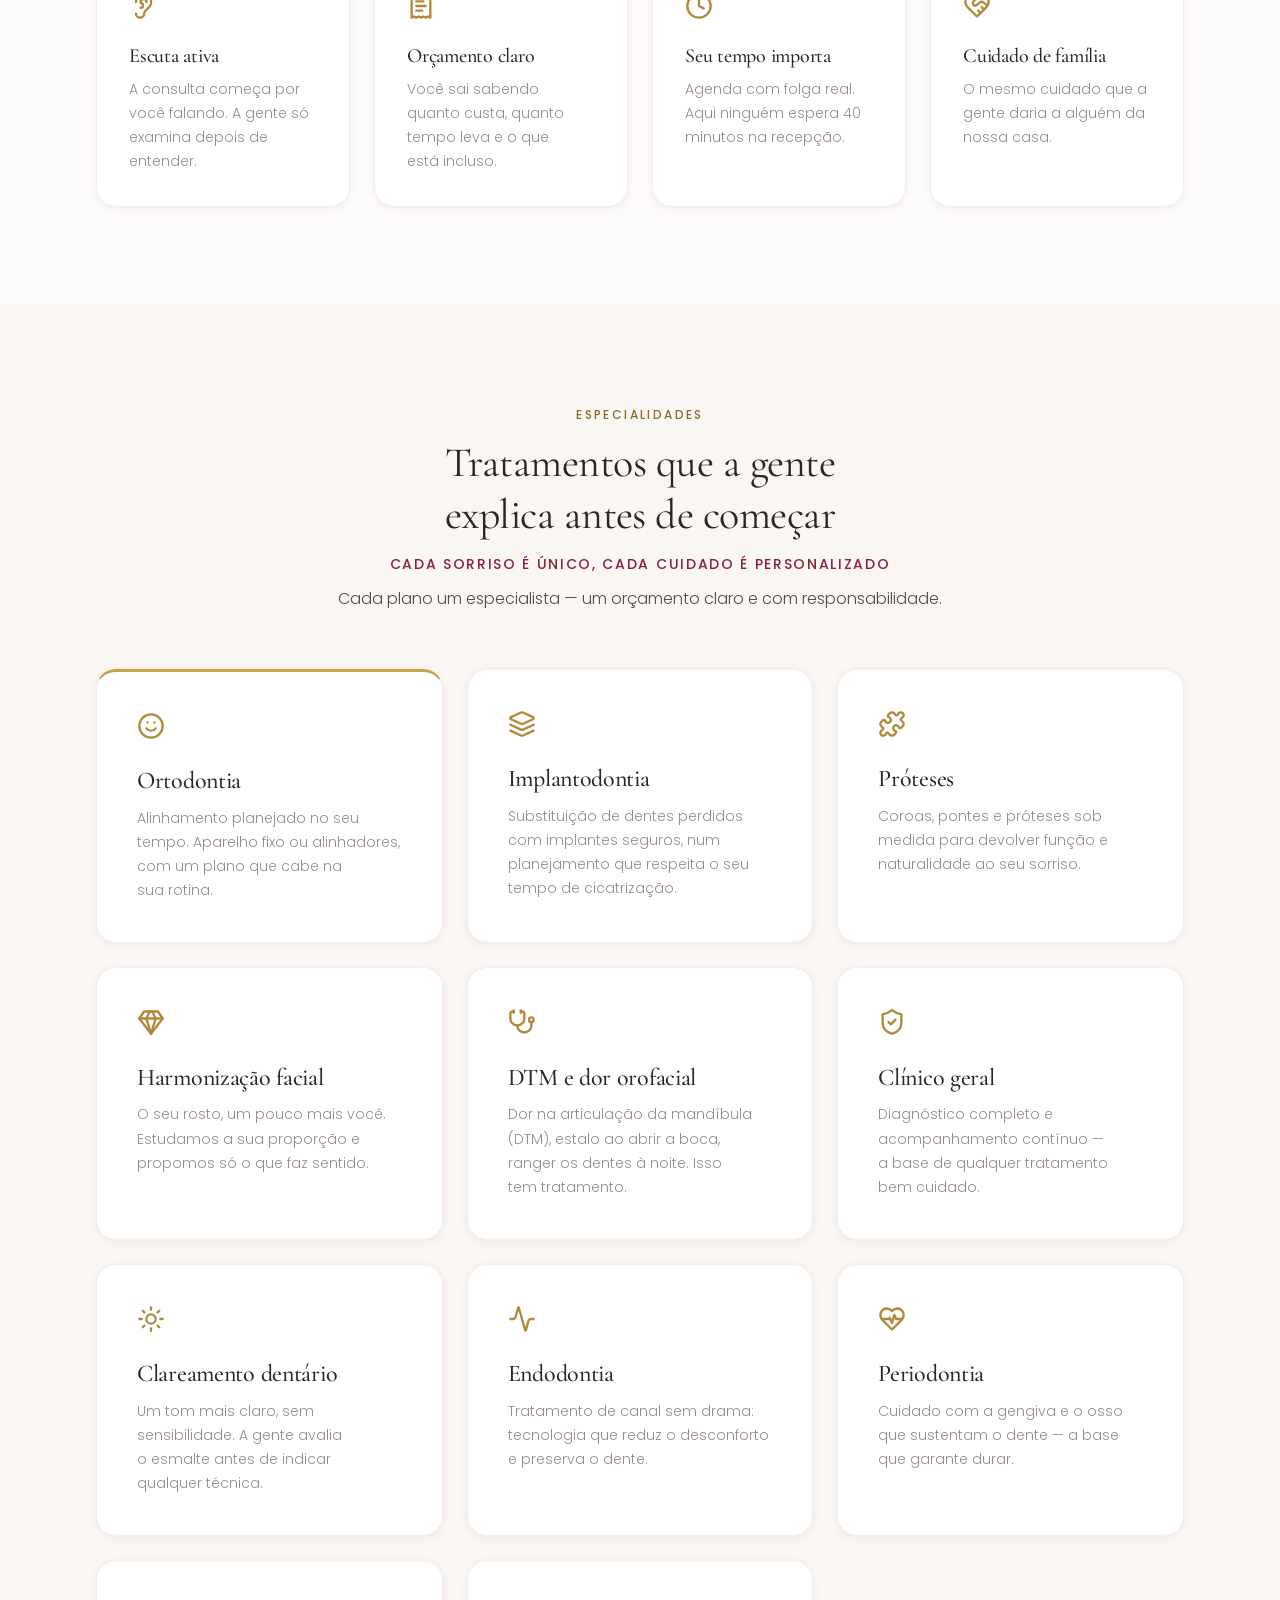
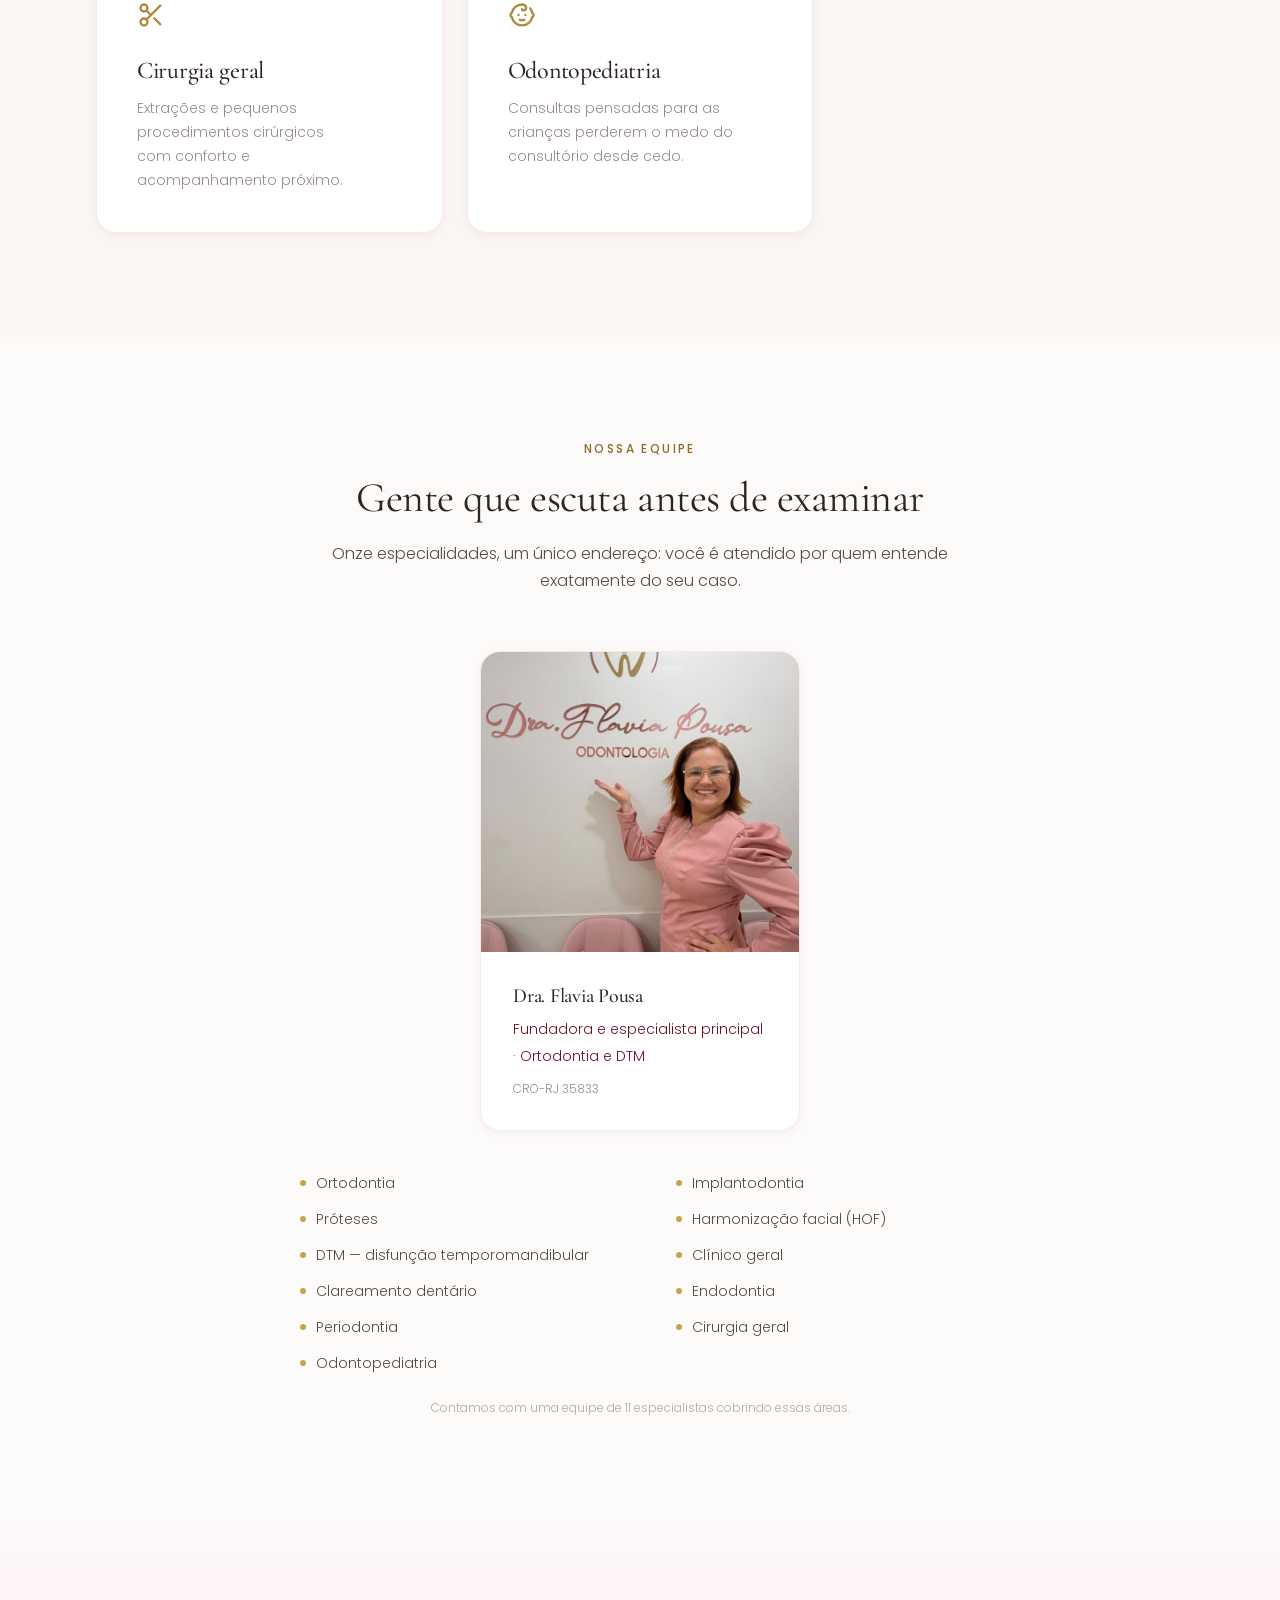
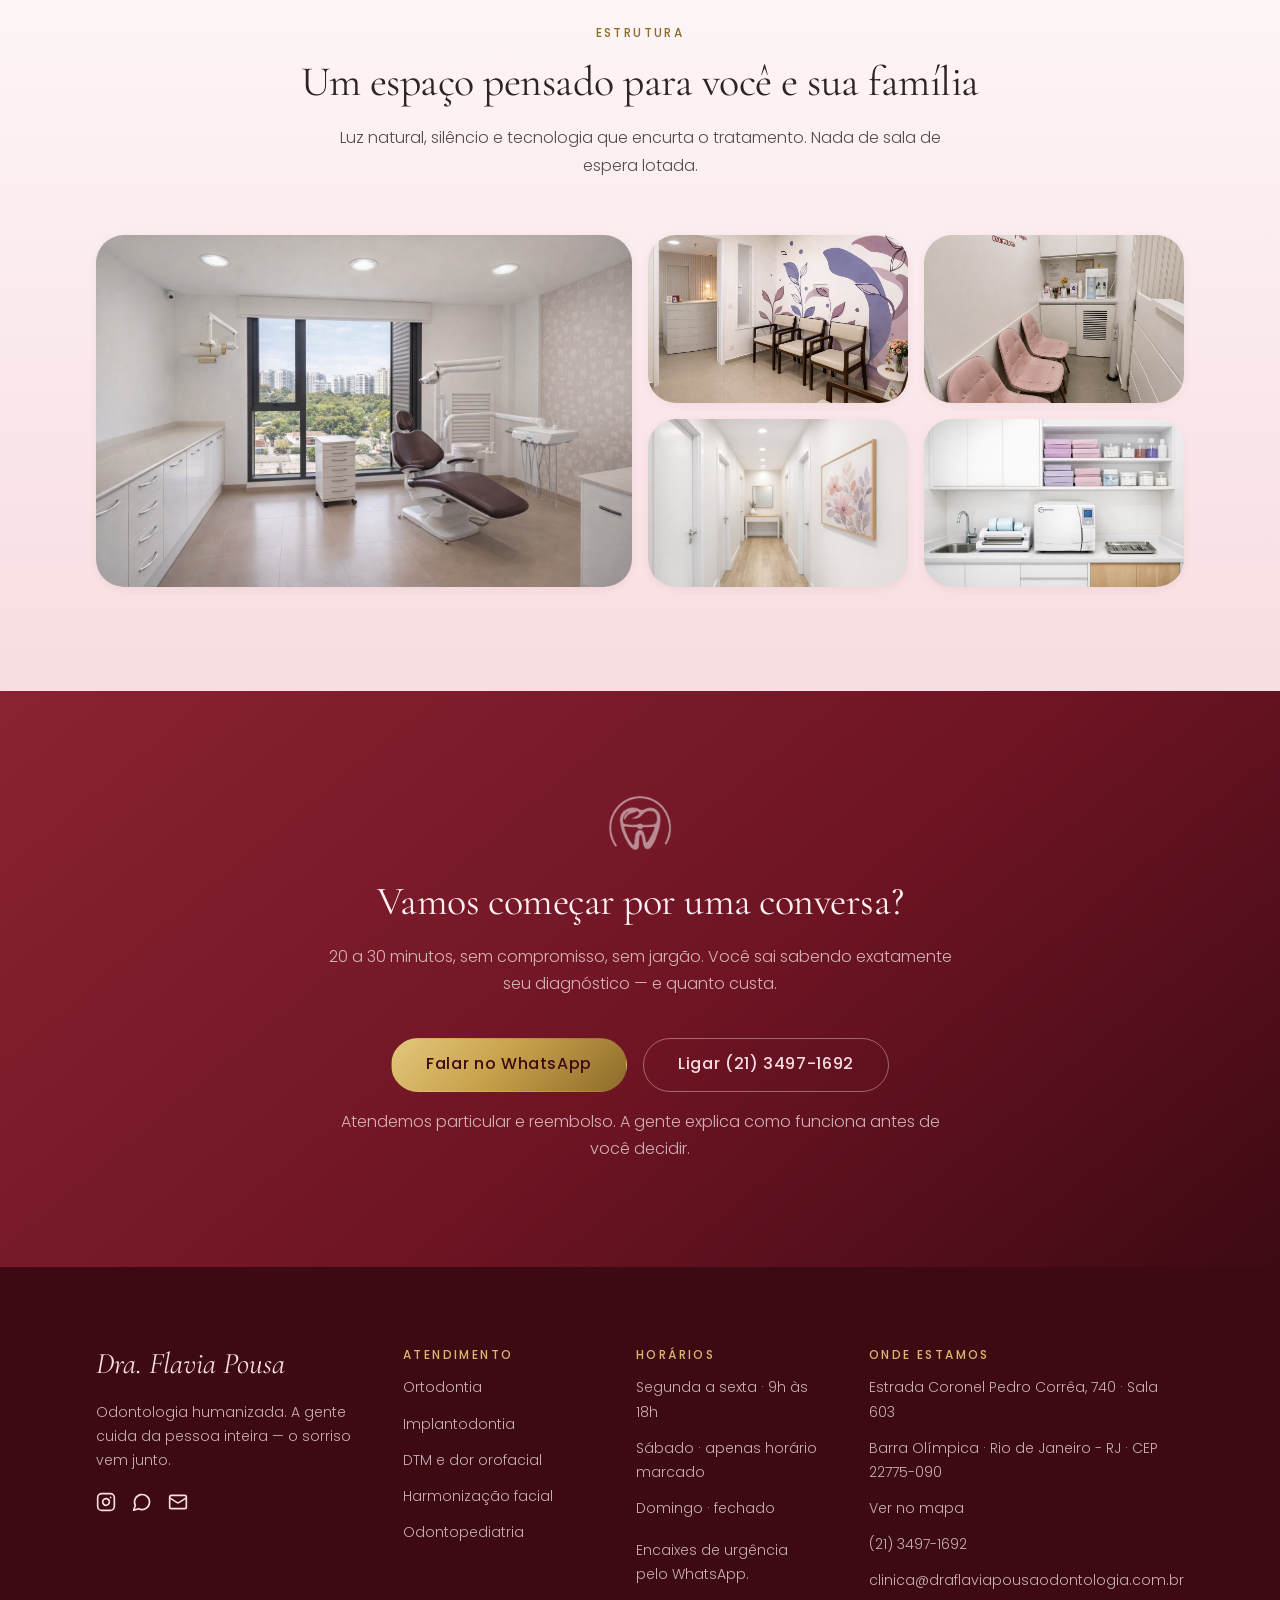
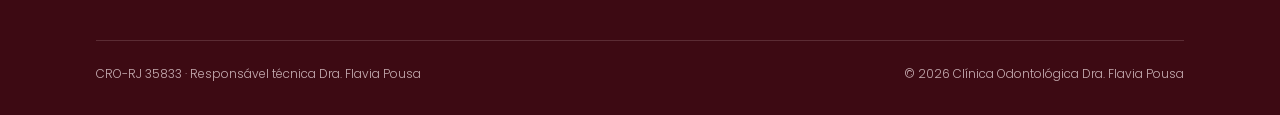
==== commit 4d0e4d86: "Ajusta textos das seções Especialidades e Equipe Novo subtítulo em Especialidades e contagem atualiz" ====
--- a/index.html
+++ b/index.html
@@ -227,7 +227,7 @@
       <span class="eyebrow">Especialidades</span>
       <h2>Tratamentos que a gente explica antes de começar</h2>
       <p class="section-tagline">Cada sorriso é único, cada cuidado é personalizado</p>
-      <p>Cada plano começa com um diagnóstico em português — e um orçamento sem letra miúda.</p>
+      <p>Cada plano um especialista — um orçamento claro e com responsabilidade.</p>
     </div>
     <div data-specialties>
       <div class="card card-plain card-pad-lg card-elevation-sm card-gold-edge specialty-card">
@@ -321,7 +321,7 @@
       <li>Cirurgia geral</li>
       <li>Odontopediatria</li>
     </ul>
-    <p class="team-note">Contamos com uma equipe de dez especialistas cobrindo essas áreas.</p>
+    <p class="team-note">Contamos com uma equipe de 11 especialistas cobrindo essas áreas.</p>
   </div>
 </section>
 
